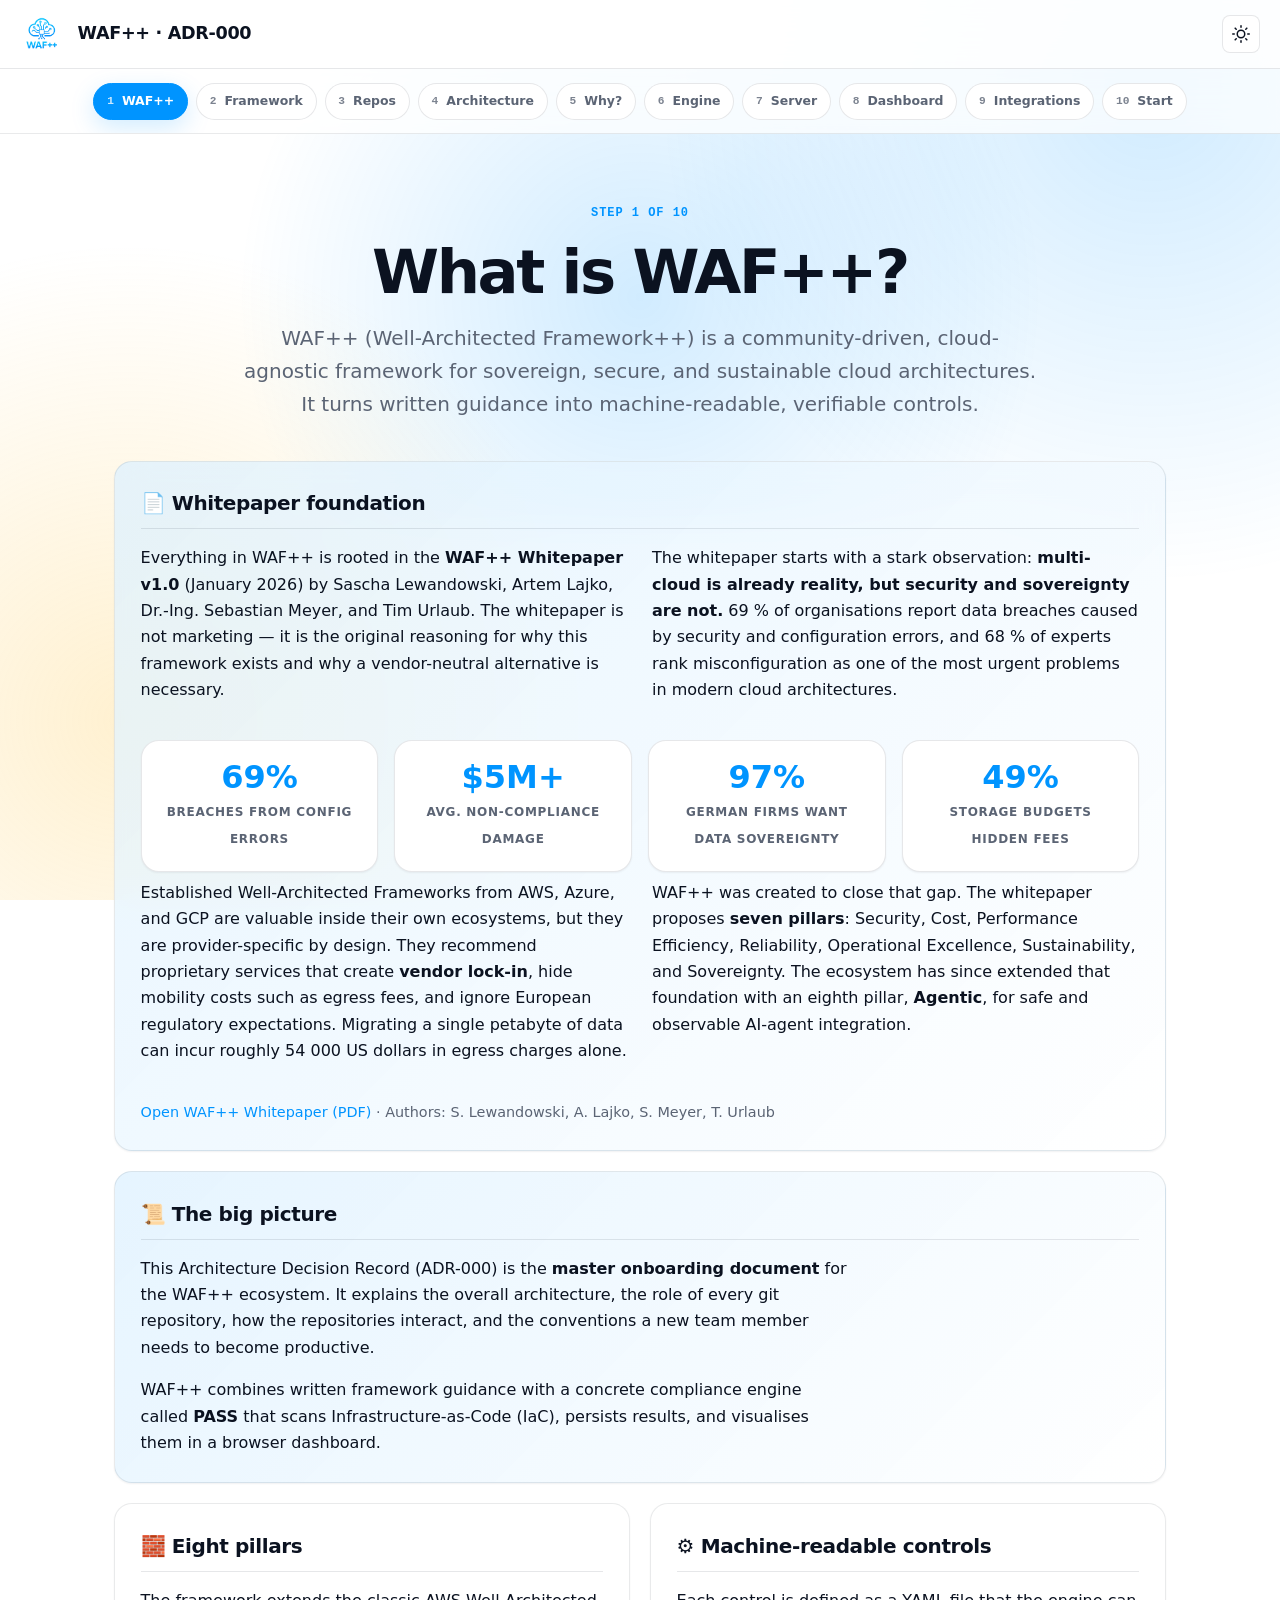
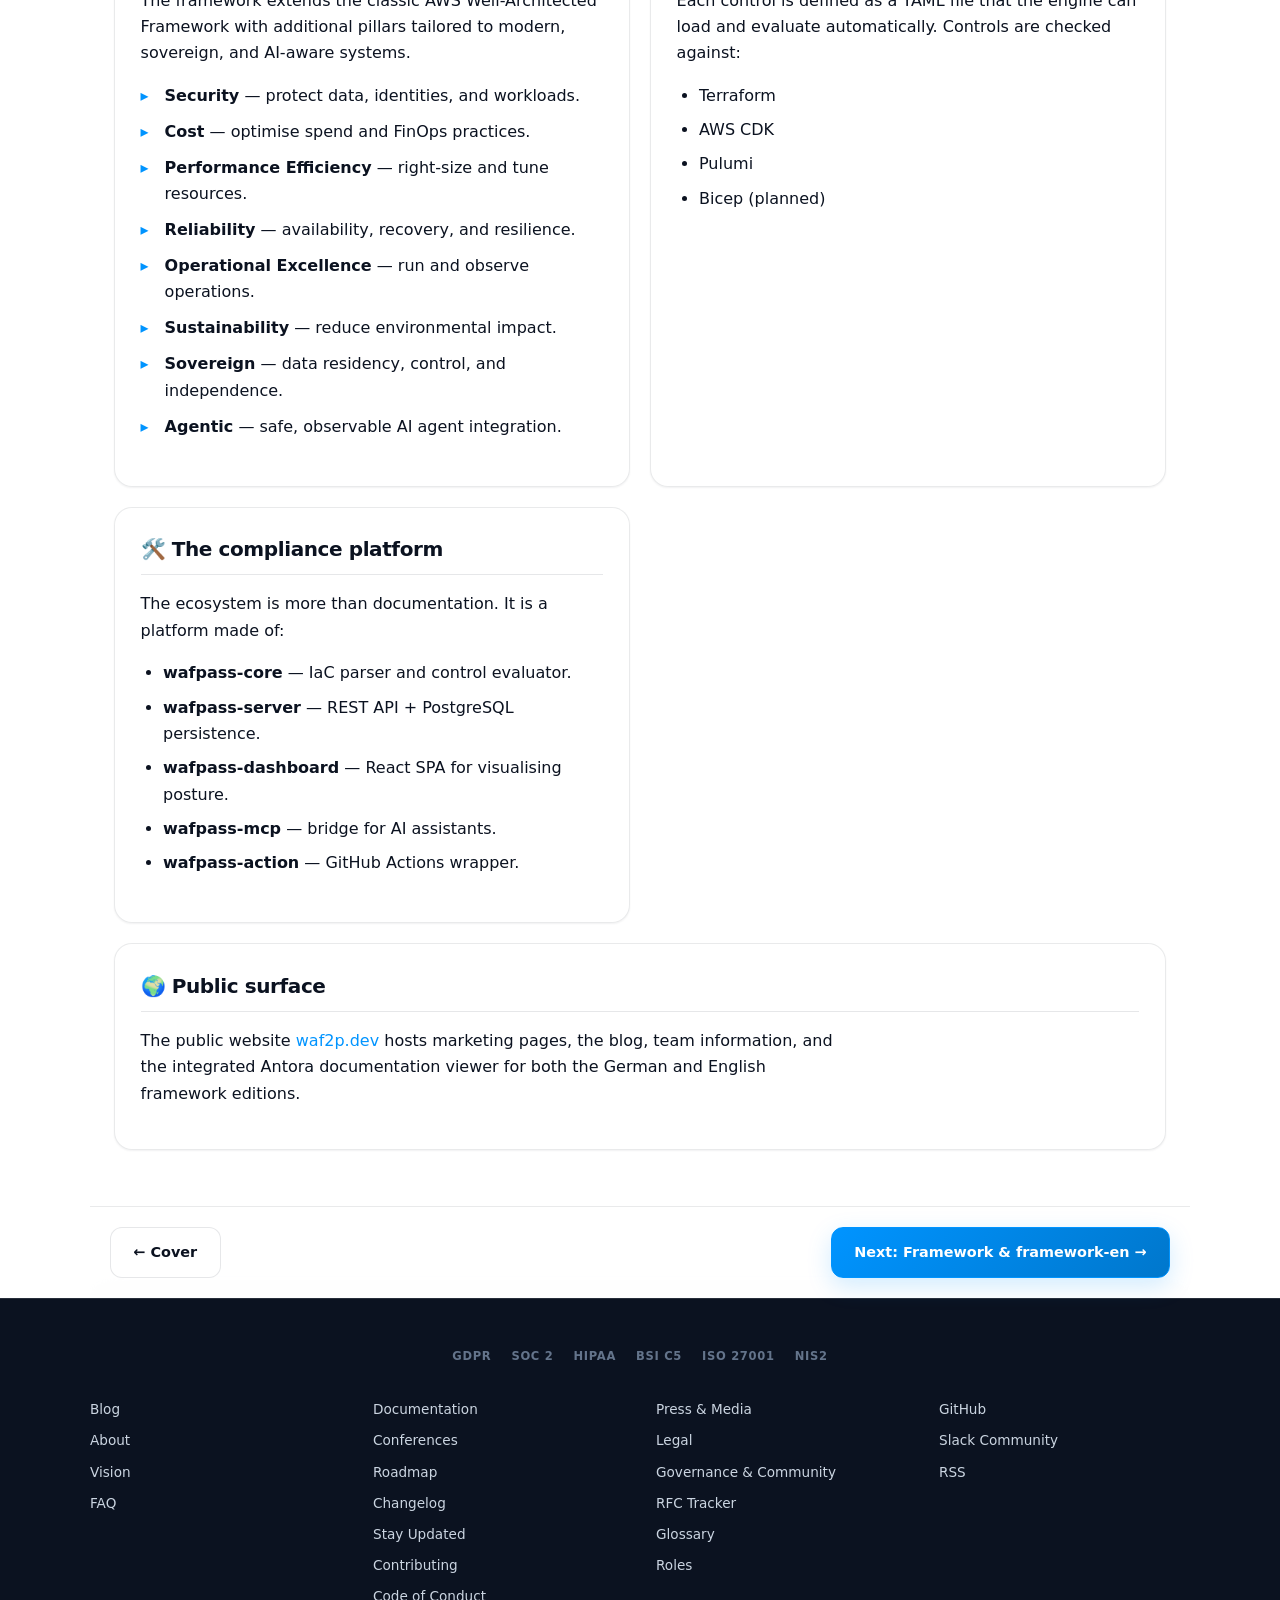
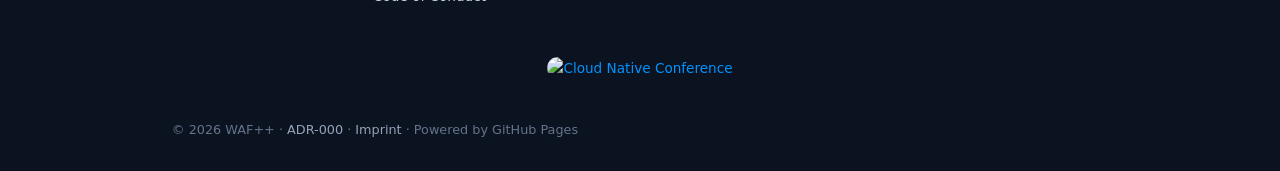
==== step-01.html @ d20b37e6 "first documentation" ====
<!doctype html>
<html lang="en">
<head>
  <meta charset="utf-8">
  <meta name="viewport" content="width=device-width, initial-scale=1">
  <title>WAF++ - ADR-000</title>
  <link rel="stylesheet" href="style.css">
</head>
<body class="step-page">
  <header class="site-header">
    <a class="brand" href="index.html">
      <img src="logo.png" alt="WAF++ logo">
      <span>WAF++ · ADR-000</span>
    </a>
    <button id="theme-toggle" class="theme-toggle" aria-label="Toggle light and dark theme">
      <svg width="18" height="18" viewBox="0 0 24 24" fill="none" stroke="currentColor" stroke-width="2" stroke-linecap="round" stroke-linejoin="round">
        <circle cx="12" cy="12" r="5"></circle>
        <path d="M12 1v2M12 21v2M4.22 4.22l1.42 1.42M18.36 18.36l1.42 1.42M1 12h2M21 12h2M4.22 19.78l1.42-1.42M18.36 5.64l1.42-1.42"></path>
      </svg>
    </button>
  </header>

  <main class="journey-main">
            <nav class="progress-stepper" aria-label="Onboarding steps">
      <a class="step active" href="step-01.html"><span class="step-num">1</span><span class="step-label">WAF++</span></a>
      <a class="step" href="step-02.html"><span class="step-num">2</span><span class="step-label">Framework</span></a>
      <a class="step" href="step-03.html"><span class="step-num">3</span><span class="step-label">Repos</span></a>
      <a class="step" href="step-04.html"><span class="step-num">4</span><span class="step-label">Architecture</span></a>
      <a class="step" href="step-05.html"><span class="step-num">5</span><span class="step-label">Why?</span></a>
      <a class="step" href="step-06.html"><span class="step-num">6</span><span class="step-label">Engine</span></a>
      <a class="step" href="step-07.html"><span class="step-num">7</span><span class="step-label">Server</span></a>
      <a class="step" href="step-08.html"><span class="step-num">8</span><span class="step-label">Dashboard</span></a>
      <a class="step" href="step-09.html"><span class="step-num">9</span><span class="step-label">Integrations</span></a>
      <a class="step" href="step-10.html"><span class="step-num">10</span><span class="step-label">Start</span></a>
    </nav>

    <section class="step-hero">
      <p class="step-kicker">Step 1 of 10</p>
      <h1>What is WAF++?</h1>
      <p class="step-lead">
        WAF++ (Well-Architected Framework++) is a community-driven, cloud-agnostic framework for sovereign, secure, and sustainable cloud architectures. It turns written guidance into machine-readable, verifiable controls.
      </p>
    </section>

    <article class="content-grid">
      <section class="card card-wide card-feature">
        <h2>📄 Whitepaper foundation</h2>
        <div class="two-col-text">
          <p>
            Everything in WAF++ is rooted in the <strong>WAF++ Whitepaper v1.0</strong> (January 2026) by Sascha Lewandowski, Artem Lajko, Dr.-Ing. Sebastian Meyer, and Tim Urlaub. The whitepaper is not marketing — it is the original reasoning for why this framework exists and why a vendor-neutral alternative is necessary.
          </p>
          <p>
            The whitepaper starts with a stark observation: <strong>multi-cloud is already reality, but security and sovereignty are not.</strong> 69&nbsp;% of organisations report data breaches caused by security and configuration errors, and 68&nbsp;% of experts rank misconfiguration as one of the most urgent problems in modern cloud architectures.
          </p>
        </div>

        <div class="stat-strip" style="margin-top: 1.25rem; margin-bottom: 0.5rem;">
          <div class="stat">
            <span class="stat-value">69%</span>
            <span class="stat-label">breaches from config errors</span>
          </div>
          <div class="stat">
            <span class="stat-value">$5M+</span>
            <span class="stat-label">avg. non-compliance damage</span>
          </div>
          <div class="stat">
            <span class="stat-value">97%</span>
            <span class="stat-label">German firms want data sovereignty</span>
          </div>
          <div class="stat">
            <span class="stat-value">49%</span>
            <span class="stat-label">storage budgets hidden fees</span>
          </div>
        </div>

        <div class="two-col-text">
          <p>
            Established Well-Architected Frameworks from AWS, Azure, and GCP are valuable inside their own ecosystems, but they are provider-specific by design. They recommend proprietary services that create <strong>vendor lock-in</strong>, hide mobility costs such as egress fees, and ignore European regulatory expectations. Migrating a single petabyte of data can incur roughly 54&nbsp;000&nbsp;US&nbsp;dollars in egress charges alone.
          </p>
          <p>
            WAF++ was created to close that gap. The whitepaper proposes <strong>seven pillars</strong>: Security, Cost, Performance Efficiency, Reliability, Operational Excellence, Sustainability, and Sovereignty. The ecosystem has since extended that foundation with an eighth pillar, <strong>Agentic</strong>, for safe and observable AI-agent integration.
          </p>
        </div>

        <p class="card-meta" style="margin-top: 1.25rem; margin-bottom: 0;">
          <a href="WAF2P-Whitepaper.pdf" target="_blank" rel="noopener">Open WAF++ Whitepaper (PDF)</a> · Authors: S. Lewandowski, A. Lajko, S. Meyer, T. Urlaub
        </p>
      </section>

      <section class="card card-feature">
        <h2>📜 The big picture</h2>
        <p>
          This Architecture Decision Record (ADR-000) is the <strong>master onboarding document</strong> for the WAF++ ecosystem. It explains the overall architecture, the role of every git repository, how the repositories interact, and the conventions a new team member needs to become productive.
        </p>
        <p style="margin-bottom: 0;">
          WAF++ combines written framework guidance with a concrete compliance engine called <strong>PASS</strong> that scans Infrastructure-as-Code (IaC), persists results, and visualises them in a browser dashboard.
        </p>
      </section>

      <section class="card">
        <h2>🧱 Eight pillars</h2>
        <p>The framework extends the classic AWS Well-Architected Framework with additional pillars tailored to modern, sovereign, and AI-aware systems.</p>
        <ul class="pillar-list">
          <li><strong>Security</strong> — protect data, identities, and workloads.</li>
          <li><strong>Cost</strong> — optimise spend and FinOps practices.</li>
          <li><strong>Performance Efficiency</strong> — right-size and tune resources.</li>
          <li><strong>Reliability</strong> — availability, recovery, and resilience.</li>
          <li><strong>Operational Excellence</strong> — run and observe operations.</li>
          <li><strong>Sustainability</strong> — reduce environmental impact.</li>
          <li><strong>Sovereign</strong> — data residency, control, and independence.</li>
          <li><strong>Agentic</strong> — safe, observable AI agent integration.</li>
        </ul>
      </section>

      <section class="card">
        <h2>⚙️ Machine-readable controls</h2>
        <p>
          Each control is defined as a YAML file that the engine can load and evaluate automatically. Controls are checked against:
        </p>
        <ul>
          <li>Terraform</li>
          <li>AWS CDK</li>
          <li>Pulumi</li>
          <li>Bicep (planned)</li>
        </ul>
      </section>

      <section class="card">
        <h2>🛠️ The compliance platform</h2>
        <p>The ecosystem is more than documentation. It is a platform made of:</p>
        <ul>
          <li><strong>wafpass-core</strong> — IaC parser and control evaluator.</li>
          <li><strong>wafpass-server</strong> — REST API + PostgreSQL persistence.</li>
          <li><strong>wafpass-dashboard</strong> — React SPA for visualising posture.</li>
          <li><strong>wafpass-mcp</strong> — bridge for AI assistants.</li>
          <li><strong>wafpass-action</strong> — GitHub Actions wrapper.</li>
        </ul>
      </section>

      <section class="card card-wide">
        <h2>🌍 Public surface</h2>
        <p>
          The public website <a href="https://waf2p.dev" target="_blank" rel="noopener">waf2p.dev</a> hosts marketing pages, the blog, team information, and the integrated Antora documentation viewer for both the German and English framework editions.
        </p>
      </section>
    </article>

    <nav class="step-nav" aria-label="Previous and next steps">
      <a class="btn btn-secondary" href="index.html">← Cover</a>
      <a class="btn btn-primary" href="step-02.html">Next: Framework &amp; framework-en →</a>
    </nav>
  </main>

  <footer class="site-footer">
  <div class="footer-inner">
    <div class="footer-compliance">
      <span>GDPR</span>
      <span>SOC 2</span>
      <span>HIPAA</span>
      <span>BSI C5</span>
      <span>ISO 27001</span>
      <span>NIS2</span>
    </div>

    <nav class="footer-nav" aria-label="Footer navigation">
      <ul>
        <li><a href="https://waf2p.dev/blog/" target="_blank" rel="noopener">Blog</a></li>
        <li><a href="https://waf2p.dev/about/" target="_blank" rel="noopener">About</a></li>
        <li><a href="https://waf2p.dev/vision/" target="_blank" rel="noopener">Vision</a></li>
        <li><a href="https://waf2p.dev/faq/" target="_blank" rel="noopener">FAQ</a></li>
      </ul>
      <ul>
        <li><a href="https://waf2p.dev/docs/" target="_blank" rel="noopener">Documentation</a></li>
        <li><a href="https://waf2p.dev/conferences/" target="_blank" rel="noopener">Conferences</a></li>
        <li><a href="https://waf2p.dev/roadmap/" target="_blank" rel="noopener">Roadmap</a></li>
        <li><a href="https://waf2p.dev/changelog/" target="_blank" rel="noopener">Changelog</a></li>
        <li><a href="https://waf2p.dev/stay-updated/" target="_blank" rel="noopener">Stay Updated</a></li>
        <li><a href="https://waf2p.dev/contributing/" target="_blank" rel="noopener">Contributing</a></li>
        <li><a href="https://waf2p.dev/code-of-conduct/" target="_blank" rel="noopener">Code of Conduct</a></li>
      </ul>
      <ul>
        <li><a href="https://waf2p.dev/press/" target="_blank" rel="noopener">Press &amp; Media</a></li>
        <li><a href="https://waf2p.dev/legal/" target="_blank" rel="noopener">Legal</a></li>
        <li><a href="https://waf2p.dev/governance-community/" target="_blank" rel="noopener">Governance &amp; Community</a></li>
        <li><a href="https://waf2p.dev/rfc/" target="_blank" rel="noopener">RFC Tracker</a></li>
        <li><a href="https://waf2p.dev/glossary/" target="_blank" rel="noopener">Glossary</a></li>
        <li><a href="https://waf2p.dev/roles/" target="_blank" rel="noopener">Roles</a></li>
      </ul>
      <ul>
        <li><a href="https://github.com/waf2p/" target="_blank" rel="noopener">GitHub</a></li>
        <li><a href="https://join.slack.com/t/waf2p/shared_invite/zt-3rmu39vuf-nESwJheP4WAHxp15gEXgsA" target="_blank" rel="noopener">Slack Community</a></li>
        <li><a href="https://waf2p.dev/feed.xml" target="_blank" rel="noopener">RSS</a></li>
      </ul>
    </nav>

    <div class="footer-banner">
      <a href="https://www.cloudnativeconference.de/" target="_blank" rel="noopener">
        <img src="https://waf2p.dev/assets/images/cloud-native-conference.png" alt="Cloud Native Conference">
      </a>
    </div>

    <div class="footer-legal">
      <p>© 2026 WAF++ · <a href="https://adr-000.waf2p.dev" target="_blank" rel="noopener">ADR-000</a> · <a href="https://waf2p.dev/impressum/" target="_blank" rel="noopener">Imprint</a> · Powered by GitHub Pages</p>
    </div>
  </div>
</footer>

  <script src="nav.js"></script>
</body>
</html>
---- style.css ----
/* WAF++ ADR Journey — shared styles */

:root {
  --brand-500: #0094FF;
  --brand-400: #21A5FF;
  --brand-600: #0077CC;
  --brand-700: #005fa3;
  --accent-warm: #FFCF63;
  --success: #059669;
  --danger: #DA2C38;

  --bg: #ffffff;
  --bg-soft: #f7f8fb;
  --surface: #ffffff;
  --surface-2: #fbfcfe;
  --text: #0b1220;
  --text-strong: #0b1220;
  --muted: #5b6474;
  --border: rgba(15, 23, 42, 0.10);

  --shadow-sm: 0 1px 2px rgba(15, 23, 42, 0.06);
  --shadow-md: 0 18px 60px rgba(15, 23, 42, 0.12);
  --shadow-lg: 0 30px 90px rgba(15, 23, 42, 0.16);

  --radius-sm: 8px;
  --radius-md: 12px;
  --radius-lg: 18px;
  --radius-xl: 24px;

  --max-content: 900px;
  --font-body: "Inter", ui-sans-serif, system-ui, -apple-system, BlinkMacSystemFont, "Segoe UI", Roboto, Helvetica, Arial, sans-serif;
  --font-mono: "IBM Plex Mono", ui-monospace, SFMono-Regular, Menlo, Monaco, Consolas, monospace;

  --glass-bg: rgba(255, 255, 255, 0.72);
  --glass-border: rgba(15, 23, 42, 0.09);
  --cover-glow: rgba(0, 148, 255, 0.18);
  --cover-glow-strong: rgba(0, 148, 255, 0.32);
}

@media (prefers-color-scheme: dark) {
  :root:not([data-theme="light"]) {
    --bg: #070a12;
    --bg-soft: #0a1022;
    --surface: #0b1220;
    --surface-2: #0f1630;
    --text: #eef2ff;
    --text-strong: #ffffff;
    --muted: #9aa6bf;
    --border: rgba(238, 242, 255, 0.12);
    --shadow-sm: 0 1px 2px rgba(0, 0, 0, 0.35);
    --shadow-md: 0 22px 70px rgba(0, 0, 0, 0.45);
    --shadow-lg: 0 34px 110px rgba(0, 0, 0, 0.55);

    --glass-bg: rgba(11, 18, 32, 0.72);
    --glass-border: rgba(238, 242, 255, 0.10);
    --cover-glow: rgba(0, 148, 255, 0.26);
    --cover-glow-strong: rgba(0, 148, 255, 0.42);
  }
}

:root[data-theme="dark"] {
  --bg: #070a12;
  --bg-soft: #0a1022;
  --surface: #0b1220;
  --surface-2: #0f1630;
  --text: #eef2ff;
  --text-strong: #ffffff;
  --muted: #9aa6bf;
  --border: rgba(238, 242, 255, 0.12);
  --shadow-sm: 0 1px 2px rgba(0, 0, 0, 0.35);
  --shadow-md: 0 22px 70px rgba(0, 0, 0, 0.45);
  --shadow-lg: 0 34px 110px rgba(0, 0, 0, 0.55);

  --glass-bg: rgba(11, 18, 32, 0.72);
  --glass-border: rgba(238, 242, 255, 0.10);
  --cover-glow: rgba(0, 148, 255, 0.26);
  --cover-glow-strong: rgba(0, 148, 255, 0.42);
}

* { box-sizing: border-box; }

html {
  scroll-behavior: smooth;
  font-size: 16px;
}

body {
  margin: 0;
  font-family: var(--font-body);
  background: var(--bg);
  color: var(--text);
  line-height: 1.65;
  -webkit-font-smoothing: antialiased;
  text-rendering: optimizeLegibility;
  min-height: 100vh;
  display: flex;
  flex-direction: column;
}

/* Header */
.site-header {
  position: sticky;
  top: env(safe-area-inset-top, 0px);
  z-index: 100;
  background: color-mix(in srgb, var(--bg) 92%, transparent);
  backdrop-filter: blur(16px);
  border-bottom: 1px solid var(--border);
  padding: 0.75rem 1.25rem;
  display: flex;
  align-items: center;
  justify-content: space-between;
  gap: 1rem;
}

.header-inner {
  width: 100%;
  max-width: var(--max-content);
  margin: 0 auto;
  display: flex;
  align-items: center;
  justify-content: space-between;
  gap: 1rem;
}

.brand {
  display: flex;
  align-items: center;
  gap: 0.85rem;
  text-decoration: none;
  color: var(--text-strong);
  font-weight: 800;
  letter-spacing: -0.02em;
}

.brand img {
  width: 44px;
  height: 44px;
  border-radius: var(--radius-sm);
  object-fit: contain;
}

.brand span {
  font-size: 1.1rem;
  display: none;
}

@media (min-width: 480px) {
  .brand span { display: inline; }
}

.theme-toggle {
  width: 38px;
  height: 38px;
  border: 1px solid var(--border);
  border-radius: var(--radius-sm);
  background: var(--surface);
  color: var(--text);
  cursor: pointer;
  display: inline-flex;
  align-items: center;
  justify-content: center;
  transition: background 0.2s ease, border-color 0.2s ease;
}

.theme-toggle:hover {
  background: var(--bg-soft);
  border-color: var(--brand-400);
}

/* Progress stepper */
.progress-track {
  background: var(--bg-soft);
  border-bottom: 1px solid var(--border);
  padding: 0.85rem 1.25rem;
  overflow-x: auto;
  -webkit-overflow-scrolling: touch;
}

.progress-inner {
  max-width: var(--max-content);
  margin: 0 auto;
  display: flex;
  gap: 0.5rem;
  min-width: max-content;
}

.step-link {
  display: flex;
  align-items: center;
  gap: 0.5rem;
  padding: 0.45rem 0.8rem;
  border-radius: 999px;
  text-decoration: none;
  font-size: 0.8rem;
  font-weight: 600;
  color: var(--muted);
  background: var(--surface);
  border: 1px solid var(--border);
  white-space: nowrap;
  transition: all 0.2s ease;
}

.step-link:hover {
  border-color: var(--brand-400);
  color: var(--brand-500);
}

.step-link.active {
  background: var(--brand-500);
  border-color: var(--brand-500);
  color: #fff;
}

.step-link.visited {
  color: var(--brand-500);
  border-color: rgba(0, 148, 255, 0.3);
}

.step-number {
  font-family: var(--font-mono);
  font-size: 0.7rem;
  font-weight: 700;
  opacity: 0.8;
}

/* Main layout */
main {
  flex: 1;
  width: 100%;
}

.page-section {
  max-width: var(--max-content);
  margin: 0 auto;
  padding: 2.5rem 1.25rem 3rem;
}

@media (min-width: 640px) {
  .page-section { padding: 3.5rem 1.5rem 4rem; }
}

/* Typography */
.eyebrow {
  display: inline-flex;
  align-items: center;
  gap: 0.5rem;
  font-family: var(--font-mono);
  font-size: 0.75rem;
  font-weight: 600;
  text-transform: uppercase;
  letter-spacing: 0.08em;
  color: var(--brand-500);
  margin-bottom: 1rem;
}

.eyebrow::before {
  content: "";
  width: 22px;
  height: 2px;
  background: var(--brand-500);
  border-radius: 2px;
}

h1 {
  font-size: clamp(2.2rem, 5vw, 3.4rem);
  line-height: 1.08;
  font-weight: 800;
  letter-spacing: -0.035em;
  color: var(--text-strong);
  margin: 0 0 1.25rem;
  text-wrap: balance;
}

h2 {
  font-size: clamp(1.5rem, 4vw, 2rem);
  font-weight: 700;
  letter-spacing: -0.02em;
  color: var(--text-strong);
  margin: 2.5rem 0 1rem;
  padding-bottom: 0.5rem;
  border-bottom: 1px solid var(--border);
  text-wrap: balance;
}

h3 {
  font-size: 1.2rem;
  font-weight: 700;
  color: var(--text-strong);
  margin: 1.8rem 0 0.75rem;
  text-wrap: balance;
}

h4 {
  font-size: 1.05rem;
  font-weight: 700;
  color: var(--text-strong);
  margin: 1.4rem 0 0.5rem;
}

p {
  margin: 0 0 1rem;
  max-width: 70ch;
}

a {
  color: var(--brand-500);
  text-decoration: none;
  transition: color 0.2s ease;
}

a:hover { color: var(--brand-400); }

ul, ol {
  margin: 0 0 1.25rem;
  padding-left: 1.4rem;
}

li { margin-bottom: 0.5rem; }

code {
  font-family: var(--font-mono);
  font-size: 0.88em;
  background: var(--bg-soft);
  padding: 0.15em 0.4em;
  border-radius: 4px;
  color: var(--text-strong);
}

pre {
  font-family: var(--font-mono);
  background: var(--surface-2);
  border: 1px solid var(--border);
  border-radius: var(--radius-md);
  padding: 1.1rem;
  overflow-x: auto;
  font-size: 0.82rem;
  line-height: 1.6;
  margin: 0 0 1.5rem;
  max-width: 100%;
}

pre code {
  background: transparent;
  padding: 0;
  font-size: inherit;
}

.terminal,
.ascii-art,
.tree {
  max-width: 100%;
}

/* Cover page redesign */
.cover-page {
  overflow-x: hidden;
}

.cover-page .site-header {
  background: transparent;
  border-bottom: none;
  position: absolute;
}

.cover-page main {
  position: relative;
  z-index: 1;
}

.ambient-bg {
  position: fixed;
  inset: 0;
  z-index: 0;
  pointer-events: none;
  overflow: hidden;
  background: radial-gradient(circle at 20% 30%, color-mix(in srgb, var(--brand-500) 10%, transparent) 0%, transparent 40%),
              radial-gradient(circle at 80% 70%, color-mix(in srgb, var(--accent-warm) 12%, transparent) 0%, transparent 40%);
}

.orb {
  position: absolute;
  border-radius: 50%;
  filter: blur(80px);
  opacity: 0.55;
}

.orb-1 {
  width: 45vw;
  height: 45vw;
  max-width: 700px;
  max-height: 700px;
  top: -10%;
  right: -8%;
  background: var(--brand-500);
}

.orb-2 {
  width: 35vw;
  height: 35vw;
  max-width: 520px;
  max-height: 520px;
  bottom: -5%;
  left: -5%;
  background: var(--accent-warm);
}

.orb-3 {
  width: 25vw;
  height: 25vw;
  max-width: 380px;
  max-height: 380px;
  top: 45%;
  left: 35%;
  background: var(--brand-400);
  opacity: 0.35;
}

.grid-overlay {
  position: absolute;
  inset: 0;
  background-image:
    linear-gradient(to right, var(--border) 1px, transparent 1px),
    linear-gradient(to bottom, var(--border) 1px, transparent 1px);
  background-size: 60px 60px;
  opacity: 0.35;
  mask-image: radial-gradient(circle at 50% 40%, black 0%, transparent 70%);
  -webkit-mask-image: radial-gradient(circle at 50% 40%, black 0%, transparent 70%);
}

.hero {
  min-height: 100vh;
  display: flex;
  flex-direction: column;
  align-items: center;
  justify-content: center;
  text-align: center;
  padding: 7rem 1.25rem 4rem;
  position: relative;
}

.hero-badge {
  display: inline-flex;
  align-items: center;
  gap: 0.5rem;
  padding: 0.45rem 0.9rem;
  border-radius: 999px;
  background: var(--glass-bg);
  border: 1px solid var(--glass-border);
  font-family: var(--font-mono);
  font-size: 0.72rem;
  font-weight: 600;
  text-transform: uppercase;
  letter-spacing: 0.06em;
  color: var(--brand-500);
  backdrop-filter: blur(12px);
  margin-bottom: 1.75rem;
}

.hero-badge-dot {
  width: 7px;
  height: 7px;
  border-radius: 50%;
  background: var(--accent-warm);
  animation: pulse 2.5s ease-in-out infinite;
}

.hero-logo-wrap {
  position: relative;
  width: 150px;
  height: 150px;
  margin: 0 auto 2rem;
}

.logo-glow {
  position: absolute;
  inset: -30%;
  background: radial-gradient(circle, var(--cover-glow-strong) 0%, transparent 65%);
  filter: blur(18px);
}

.hero-logo {
  position: relative;
  width: 100%;
  height: 100%;
  object-fit: contain;
  border-radius: var(--radius-md);
  filter: drop-shadow(0 20px 40px rgba(0, 0, 0, 0.18));
}

.hero-title {
  display: flex;
  flex-direction: column;
  gap: 0.25rem;
  margin-bottom: 1.25rem;
  font-size: clamp(2.6rem, 7vw, 4.6rem);
  font-weight: 800;
  letter-spacing: -0.04em;
  line-height: 1.05;
  color: var(--text-strong);
}

.title-line { display: block; }

.title-gradient {
  background: linear-gradient(135deg, var(--brand-500) 0%, var(--accent-warm) 100%);
  -webkit-background-clip: text;
  -webkit-text-fill-color: transparent;
  background-clip: text;
}

.hero-subtitle {
  font-size: clamp(1.05rem, 2.4vw, 1.35rem);
  color: var(--muted);
  max-width: 56ch;
  margin: 0 auto 2rem;
  text-wrap: balance;
}

.hero-meta {
  display: flex;
  flex-wrap: wrap;
  justify-content: center;
  gap: 0.75rem;
  margin-bottom: 2.25rem;
}

.meta-chip {
  display: flex;
  flex-direction: column;
  gap: 0.15rem;
  padding: 0.6rem 0.9rem;
  border-radius: var(--radius-md);
  background: var(--glass-bg);
  border: 1px solid var(--glass-border);
  backdrop-filter: blur(12px);
  text-align: left;
  min-width: 120px;
}

.meta-chip-label {
  font-size: 0.65rem;
  font-weight: 700;
  text-transform: uppercase;
  letter-spacing: 0.06em;
  color: var(--muted);
}

.meta-chip-value {
  font-size: 0.85rem;
  font-weight: 600;
  color: var(--text-strong);
}

.hero-actions {
  display: flex;
  flex-wrap: wrap;
  justify-content: center;
  gap: 1rem;
  margin-bottom: 2.5rem;
}

.cta-button,
.ghost-button {
  display: inline-flex;
  align-items: center;
  justify-content: center;
  gap: 0.5rem;
  padding: 0.95rem 1.6rem;
  border-radius: var(--radius-md);
  font-weight: 700;
  font-size: 0.95rem;
  text-decoration: none;
  transition: all 0.2s ease;
  border: 1px solid transparent;
}

.cta-button {
  background: linear-gradient(135deg, var(--brand-500) 0%, var(--brand-600) 100%);
  color: #fff;
  box-shadow: 0 12px 32px var(--cover-glow-strong);
}

.cta-button:hover {
  transform: translateY(-2px);
  box-shadow: 0 18px 44px var(--cover-glow-strong);
}

.ghost-button {
  background: var(--glass-bg);
  border-color: var(--glass-border);
  color: var(--text-strong);
  backdrop-filter: blur(12px);
}

.ghost-button:hover {
  border-color: var(--brand-400);
  color: var(--brand-500);
}

.hero-stats {
  display: flex;
  justify-content: center;
  gap: 2.5rem;
  margin-bottom: 2.5rem;
}

.hero-stat {
  text-align: center;
}

.hero-stat-num {
  display: block;
  font-size: clamp(2.2rem, 5vw, 3rem);
  font-weight: 800;
  color: var(--brand-500);
  line-height: 1;
  margin-bottom: 0.25rem;
}

.hero-stat-label {
  font-size: 0.75rem;
  font-weight: 700;
  text-transform: uppercase;
  letter-spacing: 0.06em;
  color: var(--muted);
}

.cover-header {
  background: transparent;
  border-bottom: none;
  position: absolute;
}

.scroll-hint {
  display: flex;
  flex-direction: column;
  align-items: center;
  gap: 0.5rem;
  text-decoration: none;
  color: var(--muted);
  font-size: 0.75rem;
  font-weight: 600;
  letter-spacing: 0.04em;
  transition: color 0.2s ease;
  animation: bounce 2.5s ease-in-out infinite;
}

.scroll-hint:hover { color: var(--brand-500); }

.scroll-text { margin: 0; }

.scroll-mouse {
  width: 22px;
  height: 34px;
  border: 2px solid currentColor;
  border-radius: 12px;
  display: flex;
  justify-content: center;
  padding-top: 6px;
}

.scroll-wheel {
  width: 4px;
  height: 6px;
  border-radius: 2px;
  background: currentColor;
  animation: scrollWheel 1.8s ease-in-out infinite;
}

.journey-section {
  max-width: 1200px;
  margin: 0 auto;
  padding: 5rem 1.25rem 6rem;
}

.section-header {
  text-align: center;
  max-width: 620px;
  margin: 0 auto 3rem;
}

.section-eyebrow {
  display: inline-flex;
  align-items: center;
  gap: 0.5rem;
  font-family: var(--font-mono);
  font-size: 0.72rem;
  font-weight: 700;
  text-transform: uppercase;
  letter-spacing: 0.08em;
  color: var(--brand-500);
  margin-bottom: 0.75rem;
}

.section-eyebrow::before {
  content: "";
  width: 22px;
  height: 2px;
  background: var(--brand-500);
  border-radius: 2px;
}

.section-title {
  font-size: clamp(1.8rem, 4vw, 2.6rem);
  font-weight: 800;
  letter-spacing: -0.03em;
  color: var(--text-strong);
  margin: 0 0 0.75rem;
}

.section-lead {
  font-size: 1.05rem;
  color: var(--muted);
  margin: 0;
}

.journey-grid {
  display: grid;
  grid-template-columns: 1fr;
  gap: 1rem;
}

@media (min-width: 560px) {
  .journey-grid {
    grid-template-columns: repeat(2, 1fr);
  }
}

@media (min-width: 900px) {
  .journey-grid {
    grid-template-columns: repeat(3, 1fr);
  }
}

.journey-tile {
  position: relative;
  display: flex;
  flex-direction: column;
  gap: 0.75rem;
  background: var(--glass-bg);
  border: 1px solid var(--glass-border);
  border-radius: var(--radius-lg);
  padding: 1.5rem;
  text-decoration: none;
  color: var(--text);
  backdrop-filter: blur(16px);
  box-shadow: var(--shadow-sm);
  transition: transform 0.2s ease, box-shadow 0.2s ease, border-color 0.2s ease;
  overflow: hidden;
}

.journey-tile::before {
  content: "";
  position: absolute;
  inset: 0;
  background: linear-gradient(135deg, color-mix(in srgb, var(--brand-500) 8%, transparent), transparent 55%);
  opacity: 0;
  transition: opacity 0.2s ease;
  pointer-events: none;
}

.journey-tile:hover {
  transform: translateY(-4px);
  box-shadow: 0 24px 60px var(--cover-glow);
  border-color: color-mix(in srgb, var(--brand-500) 40%, var(--glass-border));
}

.journey-tile:hover::before { opacity: 1; }

.journey-tile > * { position: relative; z-index: 1; }

.tile-number {
  position: absolute;
  top: 1rem;
  right: 1rem;
  font-family: var(--font-mono);
  font-size: 0.75rem;
  font-weight: 700;
  color: var(--brand-500);
  opacity: 0.7;
}

.tile-icon {
  font-size: 1.6rem;
  line-height: 1;
}

.journey-tile h3 {
  margin: 0;
  font-size: 1.1rem;
  font-weight: 700;
  color: var(--text-strong);
}

.journey-tile p {
  margin: 0;
  font-size: 0.9rem;
  color: var(--muted);
  max-width: none;
  flex: 1;
}

.tile-link {
  font-size: 0.8rem;
  font-weight: 700;
  color: var(--brand-500);
  display: inline-flex;
  align-items: center;
  gap: 0.35rem;
  margin-top: 0.5rem;
}

.journey-tile-feature {
  background: linear-gradient(135deg, color-mix(in srgb, var(--brand-500) 12%, var(--glass-bg)), var(--glass-bg));
}

.journey-tile-final {
  background: linear-gradient(135deg, color-mix(in srgb, var(--accent-warm) 16%, var(--glass-bg)), var(--glass-bg));
}

.ecosystem-strip {
  border-top: 1px solid var(--border);
  border-bottom: 1px solid var(--border);
  background: var(--bg-soft);
  padding: 4rem 1.25rem;
}

.ecosystem-inner {
  max-width: 1100px;
  margin: 0 auto;
  display: grid;
  grid-template-columns: 1fr;
  gap: 2rem;
  align-items: center;
}

@media (min-width: 760px) {
  .ecosystem-inner {
    grid-template-columns: 1fr 1.2fr;
    gap: 3rem;
  }
}

.ecosystem-text h2 {
  margin: 0 0 0.75rem;
  border-bottom: none;
  padding-bottom: 0;
  font-size: clamp(1.6rem, 3.5vw, 2.2rem);
}

.ecosystem-text p {
  margin: 0;
  color: var(--muted);
  font-size: 1.05rem;
  max-width: 50ch;
}

.ecosystem-text code {
  background: var(--surface);
  border: 1px solid var(--border);
}

.ecosystem-diagram {
  display: flex;
  align-items: center;
  justify-content: center;
  gap: 0.75rem;
  flex-wrap: wrap;
  background: var(--glass-bg);
  border: 1px solid var(--glass-border);
  border-radius: var(--radius-xl);
  padding: 1.5rem;
  backdrop-filter: blur(16px);
}

.ecosystem-node {
  padding: 0.65rem 1.1rem;
  border-radius: var(--radius-md);
  font-family: var(--font-mono);
  font-size: 0.8rem;
  font-weight: 700;
  border: 1px solid var(--glass-border);
}

.node-core { background: color-mix(in srgb, var(--brand-500) 18%, var(--surface)); color: var(--text-strong); }
.node-server { background: color-mix(in srgb, var(--accent-warm) 22%, var(--surface)); color: var(--text-strong); }
.node-ui { background: color-mix(in srgb, var(--brand-400) 18%, var(--surface)); color: var(--text-strong); }

.ecosystem-connector {
  width: 24px;
  height: 2px;
  background: linear-gradient(90deg, var(--brand-500), var(--accent-warm));
  border-radius: 2px;
}

.cover-footer {
  background: transparent;
  border-top: 1px solid var(--border);
}

@keyframes pulse {
  0%, 100% { opacity: 1; }
  50% { opacity: 0.5; }
}

@keyframes bounce {
  0%, 100% { transform: translateY(0); }
  50% { transform: translateY(6px); }
}

@keyframes scrollWheel {
  0%, 100% { opacity: 1; transform: translateY(0); }
  50% { opacity: 0.4; transform: translateY(4px); }
}

@media (max-width: 560px) {
  .hero { padding-top: 6rem; }
  .hero-logo-wrap { width: 110px; height: 110px; }
  .hero-actions { flex-direction: column; align-items: stretch; }
  .cta-button, .ghost-button { width: 100%; }
  .hero-stats { gap: 1.5rem; }
  .hero-stat-num { font-size: 2rem; }
}

/* Tables */
.table-wrap {
  overflow-x: auto;
  margin: 1rem 0 1.5rem;
  border: 1px solid var(--border);
  border-radius: var(--radius-md);
  background: var(--surface);
  box-shadow: var(--shadow-sm);
}

table {
  width: 100%;
  border-collapse: collapse;
  font-size: 0.9rem;
}

th, td {
  padding: 0.75rem 1rem;
  text-align: left;
  border-bottom: 1px solid var(--border);
  vertical-align: top;
}

th {
  font-weight: 700;
  font-size: 0.72rem;
  text-transform: uppercase;
  letter-spacing: 0.07em;
  color: var(--muted);
  background: var(--bg-soft);
  white-space: nowrap;
}

tr:last-child td { border-bottom: none; }

tbody tr:hover { background: var(--bg-soft); }

/* Diagram */
.diagram {
  background: var(--surface);
  border: 1px solid var(--border);
  border-radius: var(--radius-xl);
  padding: 1.5rem;
  margin: 1.25rem 0 1.75rem;
  box-shadow: var(--shadow-sm);
}

.diagram-layer {
  border: 1px solid var(--border);
  border-radius: var(--radius-md);
  padding: 1rem;
  margin-bottom: 1rem;
  background: var(--bg-soft);
}

.diagram-layer:last-child { margin-bottom: 0; }

.diagram-title {
  font-size: 0.72rem;
  font-weight: 700;
  text-transform: uppercase;
  letter-spacing: 0.08em;
  color: var(--muted);
  margin-bottom: 0.75rem;
}

.diagram-items {
  display: flex;
  flex-wrap: wrap;
  gap: 0.75rem;
}

.diagram-item {
  display: flex;
  align-items: center;
  gap: 0.5rem;
  background: var(--surface);
  border: 1px solid var(--border);
  border-radius: var(--radius-sm);
  padding: 0.55rem 0.85rem;
  font-size: 0.85rem;
  font-weight: 500;
  color: var(--text-strong);
}

.diagram-dot {
  width: 8px;
  height: 8px;
  border-radius: 50%;
  background: var(--brand-500);
}

/* Tree */
.tree {
  font-family: var(--font-mono);
  background: var(--surface-2);
  border: 1px solid var(--border);
  border-radius: var(--radius-md);
  padding: 1.1rem;
  overflow-x: auto;
  font-size: 0.78rem;
  line-height: 1.65;
  color: var(--text);
}

.tree .comment { color: var(--muted); }

/* Callout */
.callout {
  background: var(--bg-soft);
  border-left: 3px solid var(--brand-500);
  border-radius: 0 var(--radius-md) var(--radius-md) 0;
  padding: 1rem 1.25rem;
  margin: 1.25rem 0;
}

.callout-title {
  font-weight: 700;
  color: var(--text-strong);
  margin-bottom: 0.35rem;
}

.callout p { margin: 0; }

/* Navigation footer */
.journey-nav {
  border-top: 1px solid var(--border);
  background: var(--bg-soft);
  padding: 1.25rem;
  margin-top: auto;
}

.journey-nav-inner {
  max-width: var(--max-content);
  margin: 0 auto;
  display: flex;
  justify-content: space-between;
  align-items: center;
  gap: 1rem;
}

.nav-btn {
  display: inline-flex;
  align-items: center;
  gap: 0.5rem;
  padding: 0.75rem 1.25rem;
  border-radius: var(--radius-md);
  font-weight: 600;
  font-size: 0.9rem;
  text-decoration: none;
  transition: all 0.2s ease;
  border: 1px solid var(--border);
}

.nav-btn.primary {
  background: var(--brand-500);
  border-color: var(--brand-500);
  color: #fff;
}

.nav-btn.primary:hover {
  background: var(--brand-600);
  border-color: var(--brand-600);
  transform: translateY(-1px);
}

.nav-btn.secondary {
  background: var(--surface);
  color: var(--text-strong);
}

.nav-btn.secondary:hover {
  border-color: var(--brand-400);
  color: var(--brand-500);
}

.nav-btn:empty,
.nav-btn[href=""],
.nav-btn[href="#"] {
  visibility: hidden;
}

/* Checklist */
.checklist {
  list-style: none;
  padding: 0;
}

.checklist li {
  position: relative;
  padding-left: 1.7rem;
  margin-bottom: 0.75rem;
}

.checklist li::before {
  content: "☐";
  position: absolute;
  left: 0;
  top: 0.05em;
  color: var(--brand-500);
  font-family: var(--font-mono);
  font-size: 1.05rem;
}

/* Feature grid */
.feature-grid {
  display: grid;
  grid-template-columns: repeat(auto-fit, minmax(220px, 1fr));
  gap: 1rem;
  margin: 1.25rem 0;
}

.feature-card {
  background: var(--surface);
  border: 1px solid var(--border);
  border-radius: var(--radius-lg);
  padding: 1.25rem;
  box-shadow: var(--shadow-sm);
}

.feature-card h4 {
  margin: 0 0 0.5rem;
  font-size: 1rem;
}

.feature-card p {
  margin: 0;
  font-size: 0.9rem;
  color: var(--muted);
  max-width: none;
}

/* Stat strip */
.stat-strip {
  display: grid;
  grid-template-columns: repeat(auto-fit, minmax(120px, 1fr));
  gap: 1rem;
  margin: 1.5rem 0 2rem;
}

.stat {
  text-align: center;
  background: var(--surface);
  border: 1px solid var(--border);
  border-radius: var(--radius-lg);
  padding: 1.25rem 1rem;
  box-shadow: var(--shadow-sm);
}

.stat-value {
  display: block;
  font-size: 2rem;
  font-weight: 800;
  color: var(--brand-500);
  line-height: 1;
  margin-bottom: 0.35rem;
}

.stat-label {
  font-size: 0.75rem;
  font-weight: 600;
  text-transform: uppercase;
  letter-spacing: 0.06em;
  color: var(--muted);
}

:root {
  --terminal-bg: #f4f6fb;
  --terminal-text: #0b1220;
  --terminal-comment: #5b6474;
  --terminal-prompt: var(--brand-600);
}

@media (prefers-color-scheme: dark) {
  :root:not([data-theme="light"]) {
    --terminal-bg: #0b1220;
    --terminal-text: #eef2ff;
    --terminal-comment: #9aa6bf;
    --terminal-prompt: var(--brand-400);
  }
}

:root[data-theme="dark"] {
  --terminal-bg: #0b1220;
  --terminal-text: #eef2ff;
  --terminal-comment: #9aa6bf;
  --terminal-prompt: var(--brand-400);
}

/* Terminal snippet */
.terminal {
  background: var(--terminal-bg);
  color: var(--terminal-text);
  border-radius: var(--radius-md);
  padding: 1rem;
  font-family: var(--font-mono);
  font-size: 0.8rem;
  line-height: 1.6;
  overflow-x: auto;
  margin: 1rem 0 1.5rem;
  border: 1px solid var(--border);
}

.terminal .prompt {
  color: var(--terminal-prompt);
  user-select: none;
}

.terminal .comment { color: var(--terminal-comment); }

/* Step-page redesign — shared visual language with cover */
.step-page {
  position: relative;
  overflow-x: hidden;
}

.step-page::before {
  content: "";
  position: fixed;
  inset: 0;
  z-index: -1;
  pointer-events: none;
  background:
    radial-gradient(circle at 90% 10%, var(--cover-glow) 0%, transparent 35%),
    radial-gradient(circle at 10% 80%, color-mix(in srgb, var(--accent-warm) 30%, transparent) 0%, transparent 35%);
}

.progress-stepper {
  background: var(--glass-bg);
  border-bottom: 1px solid var(--glass-border);
  padding: 0.85rem 1.25rem;
  overflow-x: auto;
  -webkit-overflow-scrolling: touch;
  display: flex;
  justify-content: flex-start;
  gap: 0.5rem;
  backdrop-filter: blur(16px);
  scroll-snap-type: x mandatory;
  scroll-padding-inline: 1.25rem;
  /* subtle edge fade to hint horizontal scroll */
  mask-image: linear-gradient(to right, transparent 0, black 0.5rem, black calc(100% - 0.5rem), transparent 100%);
  -webkit-mask-image: linear-gradient(to right, transparent 0, black 0.5rem, black calc(100% - 0.5rem), transparent 100%);
}

@media (min-width: 1100px) {
  .progress-stepper {
    justify-content: center;
    mask-image: none;
    -webkit-mask-image: none;
  }
}

.progress-stepper .step {
  display: inline-flex;
  align-items: center;
  gap: 0.4rem;
  padding: 0.45rem 0.7rem;
  border-radius: 999px;
  text-decoration: none;
  font-size: 0.78rem;
  font-weight: 600;
  color: var(--muted);
  background: var(--surface);
  border: 1px solid var(--border);
  white-space: nowrap;
  transition: all 0.2s ease;
  flex: 0 0 auto;
  scroll-snap-align: center;
}

.progress-stepper .step:hover {
  border-color: var(--brand-400);
  color: var(--brand-500);
}

.progress-stepper .step.active {
  background: var(--brand-500);
  border-color: var(--brand-500);
  color: #fff;
  box-shadow: 0 8px 24px var(--cover-glow);
}

.progress-stepper .step-num {
  font-family: var(--font-mono);
  font-size: 0.7rem;
  font-weight: 700;
  opacity: 0.8;
}

.progress-stepper .step-label {
  display: none;
}

@media (min-width: 520px) {
  .progress-stepper .step-label { display: inline; }
  .progress-stepper .step { padding: 0.45rem 0.8rem; gap: 0.5rem; }
}

/* mobile refinements for stepper */
@media (max-width: 560px) {
  .progress-stepper { padding: 0.7rem 0.85rem; gap: 0.4rem; }
  .progress-stepper .step { padding: 0.4rem 0.6rem; font-size: 0.75rem; }
}

.journey-main {
  flex: 1;
  width: 100%;
}

.step-hero {
  position: relative;
  max-width: var(--max-content);
  margin: 0 auto;
  padding: 3rem 1.25rem 2rem;
  text-align: center;
}

@media (min-width: 640px) {
  .step-hero { padding: 4rem 1.5rem 2.5rem; }
}

.step-hero::before {
  content: "";
  position: absolute;
  top: 50%;
  left: 50%;
  transform: translate(-50%, -50%);
  width: 140%;
  height: 140%;
  background: radial-gradient(circle, var(--cover-glow) 0%, transparent 60%);
  z-index: -1;
  pointer-events: none;
}

.step-kicker {
  display: inline-flex;
  align-items: center;
  gap: 0.5rem;
  font-family: var(--font-mono);
  font-size: 0.75rem;
  font-weight: 600;
  text-transform: uppercase;
  letter-spacing: 0.08em;
  color: var(--brand-500);
  margin: 0 auto 1rem;
}

.step-hero h1 {
  margin-bottom: 1rem;
  font-size: clamp(2.2rem, 6vw, 3.8rem);
  font-weight: 800;
  letter-spacing: -0.04em;
  color: var(--text-strong);
}

.step-lead {
  font-size: clamp(1.05rem, 2.2vw, 1.25rem);
  color: var(--muted);
  max-width: 65ch;
  margin: 0 auto;
  text-wrap: balance;
}

.content-grid {
  max-width: 1100px;
  margin: 0 auto;
  padding: 0 1.25rem 3rem;
  display: grid;
  grid-template-columns: 1fr;
  gap: 1.25rem;
}

@media (min-width: 720px) {
  .content-grid {
    grid-template-columns: repeat(2, 1fr);
    padding: 0 1.5rem 3.5rem;
  }
  .card-wide,
  .card-feature {
    grid-column: 1 / -1;
  }
}

.card {
  background: var(--glass-bg);
  border: 1px solid var(--glass-border);
  border-radius: var(--radius-lg);
  padding: 1.6rem;
  box-shadow: var(--shadow-sm);
  backdrop-filter: blur(16px);
  transition: transform 0.2s ease, box-shadow 0.2s ease, border-color 0.2s ease;
  min-width: 0;
}

.card:hover {
  transform: translateY(-2px);
  box-shadow: 0 20px 50px var(--cover-glow);
  border-color: color-mix(in srgb, var(--brand-500) 40%, var(--glass-border));
}

.card h2 {
  margin-top: 0;
  font-size: 1.25rem;
  font-weight: 700;
  color: var(--text-strong);
  display: flex;
  align-items: center;
  gap: 0.5rem;
}

.card-feature {
  background: linear-gradient(135deg, color-mix(in srgb, var(--brand-500) 10%, var(--glass-bg)), var(--glass-bg));
}

.two-col-text {
  display: grid;
  grid-template-columns: 1fr;
  gap: 1rem;
}

@media (min-width: 860px) {
  .two-col-text {
    grid-template-columns: repeat(2, 1fr);
    gap: 1.5rem;
  }
}

.two-col-text p { max-width: none; }

.card-meta {
  font-size: 0.9rem;
  color: var(--muted);
}

.ascii-art {
  font-family: var(--font-mono);
  background: var(--surface-2);
  border: 1px solid var(--border);
  border-radius: var(--radius-md);
  padding: 1.1rem;
  overflow-x: auto;
  font-size: 0.78rem;
  line-height: 1.6;
  color: var(--text);
  margin: 1rem 0 1.5rem;
}

.table-wrap {
  overflow-x: auto;
  border: 1px solid var(--border);
  border-radius: var(--radius-md);
  background: var(--surface);
  box-shadow: var(--shadow-sm);
  margin: 1rem 0 1.5rem;
}

.data-table {
  width: 100%;
  border-collapse: collapse;
  font-size: 0.9rem;
}

.data-table th,
.data-table td {
  padding: 0.75rem 1rem;
  text-align: left;
  border-bottom: 1px solid var(--border);
  vertical-align: top;
}

.data-table th {
  font-weight: 700;
  font-size: 0.72rem;
  text-transform: uppercase;
  letter-spacing: 0.07em;
  color: var(--muted);
  background: var(--bg-soft);
  white-space: nowrap;
}

.data-table tbody tr:last-child td { border-bottom: none; }
.data-table tbody tr:hover { background: var(--bg-soft); }

.inline-list {
  list-style: none;
  padding: 0;
  display: flex;
  flex-wrap: wrap;
  gap: 0.5rem 1rem;
}

.inline-list li {
  display: inline-flex;
  align-items: center;
  gap: 0.35rem;
}

.inline-list li::before {
  content: "•";
  color: var(--brand-500);
}

.role-list { list-style: none; padding: 0; }
.role-list li {
  position: relative;
  padding-left: 1.5rem;
  margin-bottom: 0.6rem;
}
.role-list li::before {
  content: "";
  position: absolute;
  left: 0;
  top: 0.55em;
  width: 0.65rem;
  height: 0.65rem;
  border-radius: 50%;
  background: var(--brand-500);
}

.pillar-list { list-style: none; padding: 0; }
.pillar-list li {
  position: relative;
  padding-left: 1.5rem;
  margin-bottom: 0.6rem;
}
.pillar-list li::before {
  content: "▸";
  position: absolute;
  left: 0;
  color: var(--brand-500);
  font-weight: 700;
}

/* Dashboard mockup */
.dashboard-mockup {
  display: grid;
  grid-template-columns: 42px 1fr;
  gap: 1px;
  background: var(--border);
  border: 1px solid var(--border);
  border-radius: var(--radius-lg);
  overflow: hidden;
  margin: 1rem 0 1.25rem;
  box-shadow: var(--shadow-md);
}

.dashboard-sidebar {
  background: var(--surface);
  display: flex;
  flex-direction: column;
  align-items: center;
  gap: 0.75rem;
  padding: 1rem 0.5rem;
}

.sidebar-dot {
  width: 8px;
  height: 8px;
  border-radius: 50%;
  background: var(--border);
}

.sidebar-dot.active {
  background: var(--brand-500);
  box-shadow: 0 0 10px var(--cover-glow-strong);
}

.dashboard-main {
  background: var(--bg-soft);
  display: grid;
  grid-template-columns: repeat(2, 1fr);
  gap: 1rem;
  padding: 1rem;
}

.dashboard-topbar {
  grid-column: 1 / -1;
  display: flex;
  align-items: center;
  justify-content: space-between;
  padding: 0.5rem 0.75rem;
  background: var(--surface);
  border: 1px solid var(--border);
  border-radius: var(--radius-md);
}

.dashboard-title {
  font-size: 0.8rem;
  font-weight: 700;
  color: var(--text-strong);
}

.dashboard-user {
  width: 22px;
  height: 22px;
  border-radius: 50%;
  background: linear-gradient(135deg, var(--brand-500), var(--accent-warm));
}

.dashboard-widget {
  background: var(--surface);
  border: 1px solid var(--border);
  border-radius: var(--radius-md);
  padding: 1rem;
}

.dashboard-widget.wide {
  grid-column: 1 / -1;
}

.widget-label {
  font-size: 0.7rem;
  font-weight: 700;
  text-transform: uppercase;
  letter-spacing: 0.06em;
  color: var(--muted);
  margin-bottom: 0.4rem;
}

.widget-value {
  display: block;
  font-size: 1.6rem;
  font-weight: 800;
  color: var(--brand-500);
  line-height: 1;
  margin-bottom: 0.6rem;
}

.widget-bar {
  height: 6px;
  background: var(--bg-soft);
  border-radius: 3px;
  overflow: hidden;
}

.widget-bar-fill {
  height: 100%;
  width: 84%;
  background: linear-gradient(90deg, var(--brand-500), var(--brand-400));
  border-radius: 3px;
}

/* Page cards */
.page-grid {
  display: grid;
  grid-template-columns: 1fr;
  gap: 1rem;
  margin-top: 1rem;
}

@media (min-width: 520px) {
  .page-grid {
    grid-template-columns: repeat(2, 1fr);
  }
}

@media (min-width: 840px) {
  .page-grid {
    grid-template-columns: repeat(3, 1fr);
  }
}

.page-card {
  display: flex;
  flex-direction: column;
  gap: 0.6rem;
  background: var(--bg-soft);
  border: 1px solid var(--border);
  border-radius: var(--radius-md);
  padding: 1.25rem;
}

.page-card-icon {
  font-size: 1.8rem;
  line-height: 1;
}

.page-card h4 {
  margin: 0;
  font-size: 1.05rem;
  line-height: 1.25;
}

.page-card p {
  margin: 0;
  font-size: 0.9rem;
  color: var(--muted);
  max-width: none;
  line-height: 1.5;
}

/* Role strip */
.role-strip {
  display: flex;
  flex-wrap: wrap;
  gap: 0.5rem;
  margin: 1rem 0 0.5rem;
}

.role-pill {
  display: inline-flex;
  padding: 0.35rem 0.75rem;
  border-radius: 999px;
  background: var(--surface);
  border: 1px solid var(--border);
  font-family: var(--font-mono);
  font-size: 0.72rem;
  font-weight: 600;
  color: var(--muted);
}

.role-pill.active {
  background: var(--brand-500);
  border-color: var(--brand-500);
  color: #fff;
}

@media (max-width: 560px) {
  .dashboard-main {
    grid-template-columns: 1fr;
  }
  .dashboard-widget.wide {
    grid-column: 1 / -1;
  }
}

.step-nav {
  border-top: 1px solid var(--glass-border);
  background: var(--glass-bg);
  padding: 1.25rem;
  margin-top: auto;
  display: flex;
  justify-content: space-between;
  align-items: center;
  gap: 1rem;
  max-width: 1100px;
  margin-left: auto;
  margin-right: auto;
  backdrop-filter: blur(16px);
}

.btn {
  display: inline-flex;
  align-items: center;
  gap: 0.5rem;
  padding: 0.8rem 1.4rem;
  border-radius: var(--radius-md);
  font-weight: 600;
  font-size: 0.9rem;
  text-decoration: none;
  transition: all 0.2s ease;
  border: 1px solid var(--border);
}

.btn-primary {
  background: linear-gradient(135deg, var(--brand-500) 0%, var(--brand-600) 100%);
  border-color: var(--brand-500);
  color: #fff;
  box-shadow: 0 8px 24px var(--cover-glow);
}

.btn-primary:hover {
  background: linear-gradient(135deg, var(--brand-600) 0%, var(--brand-700) 100%);
  border-color: var(--brand-600);
  box-shadow: 0 10px 28px var(--cover-glow-strong);
}

.btn-secondary {
  background: var(--surface);
  color: var(--text-strong);
}

.btn-secondary:hover {
  background: var(--bg-soft);
  border-color: var(--brand-400);
  color: var(--brand-500);
}

.site-footer {
  background: #0b1220;
  color: #9aa6bf;
  border-top: 1px solid rgba(238, 242, 255, 0.12);
  padding: 3rem 1.25rem 2rem;
  font-size: 0.85rem;
}

.footer-inner {
  max-width: 1100px;
  margin: 0 auto;
}

.footer-compliance {
  text-align: center;
  font-size: 0.72rem;
  font-weight: 600;
  text-transform: uppercase;
  letter-spacing: 0.06em;
  color: #64748b;
  margin-bottom: 2rem;
  display: flex;
  flex-wrap: wrap;
  justify-content: center;
  gap: 0.75rem 1.25rem;
}

.footer-nav {
  display: grid;
  grid-template-columns: repeat(auto-fit, minmax(160px, 1fr));
  gap: 2rem;
  margin-bottom: 2.5rem;
}

.footer-nav ul {
  list-style: none;
  padding: 0;
  margin: 0;
}

.footer-nav li {
  margin-bottom: 0.55rem;
}

.footer-nav a {
  color: #cbd5e1;
  text-decoration: none;
  transition: color 0.2s ease;
}

.footer-nav a:hover {
  color: #ffffff;
}

.footer-banner {
  display: flex;
  justify-content: center;
  margin-bottom: 2.5rem;
}

.footer-banner img {
  max-height: 60px;
  width: auto;
  border-radius: var(--radius-md);
}

.footer-legal {
  text-align: center;
  font-size: 0.8rem;
  color: #64748b;
}

.footer-legal p {
  margin: 0;
}

.footer-legal a {
  color: #94a3b8;
  text-decoration: none;
}

.footer-legal a:hover {
  color: #ffffff;
}

.cover-footer { background: #0b1220; }

@media (max-width: 560px) {
  .footer-nav {
    grid-template-columns: 1fr 1fr;
    gap: 1.5rem;
  }
  .footer-compliance {
    gap: 0.5rem 0.9rem;
  }
  .footer-banner img {
    max-height: 48px;
  }
}

/* Focus */
:focus-visible {
  outline: 2px solid var(--brand-500);
  outline-offset: 2px;
}

/* Animations */
@keyframes fadeInUp {
  from { opacity: 0; transform: translateY(20px); }
  to { opacity: 1; transform: translateY(0); }
}

.step-hero,
.content-grid {
  animation: fadeInUp 0.5s ease-out;
}

/* Mobile refinements */
@media (max-width: 420px) {
  .hero-actions { flex-direction: column; align-items: stretch; }
  .hero-stats { gap: 1.5rem; }
  .hero-stat-num { font-size: 2rem; }
  .progress-stepper { justify-content: flex-start; }
  .step-nav { flex-direction: column-reverse; align-items: stretch; }
  .step-nav .btn { justify-content: center; }
}

/* Print */
@media print {
  .site-header, .progress-track, .progress-stepper, .journey-nav, .step-nav, .theme-toggle, .ambient-bg, .scroll-hint, .step-page::before, .step-hero::before { display: none; }
  body { background: #fff; color: #000; }
  .page-section, .step-hero, .content-grid { padding: 1rem 0; }
  .hero { min-height: auto; }
}
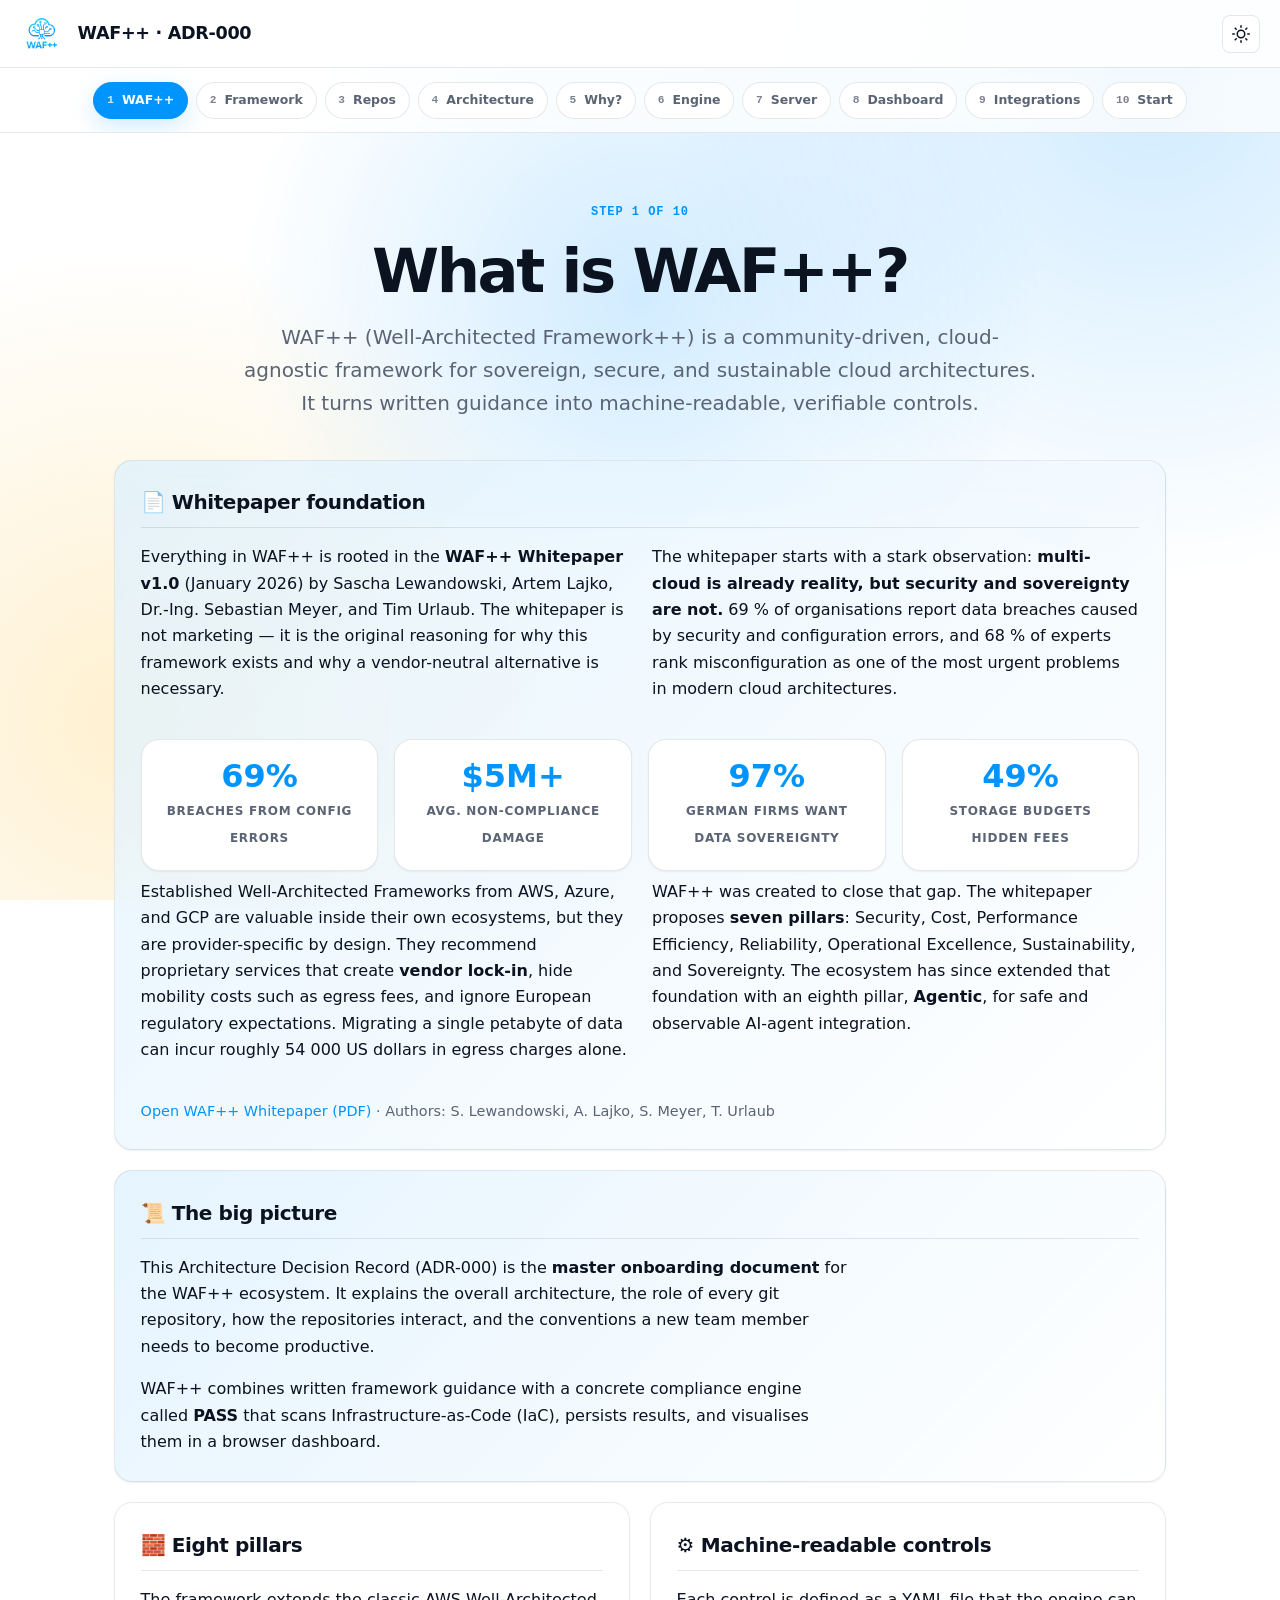
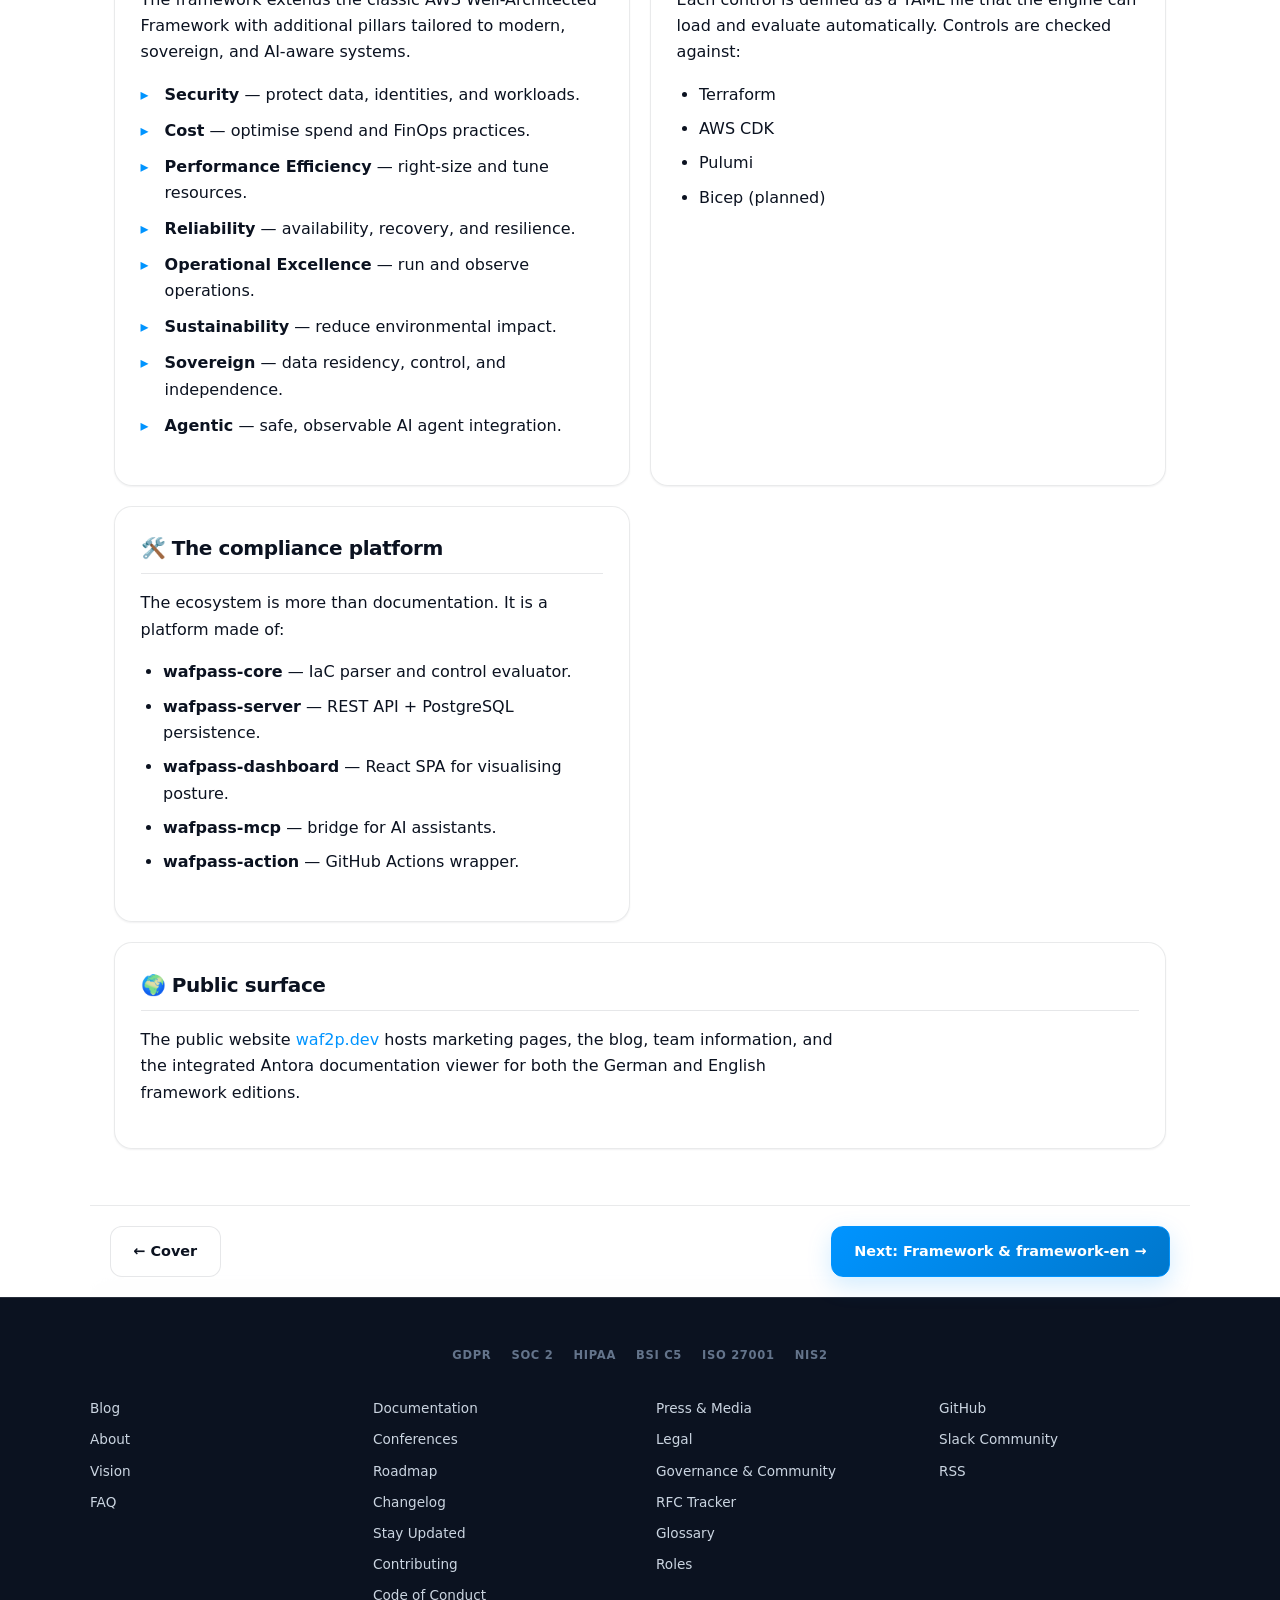
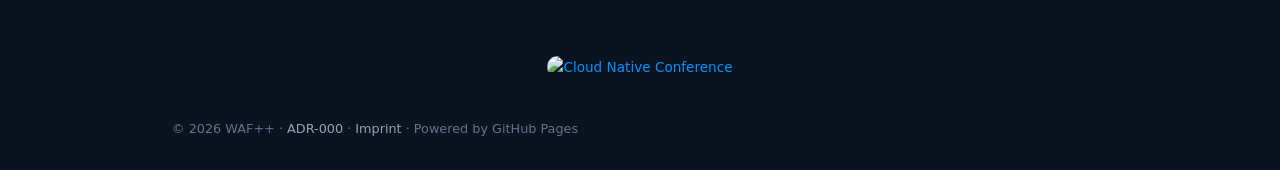
==== commit 0edc1429: "update meta Signed-off-by: Sascha Lewandowski <s.lewandowski@it-lew.de>" ====
--- a/step-01.html
+++ b/step-01.html
@@ -3,7 +3,23 @@
 <head>
   <meta charset="utf-8">
   <meta name="viewport" content="width=device-width, initial-scale=1">
-  <title>WAF++ - ADR-000</title>
+  <title>WAF++ · ADR-000 · What is WAF++?</title>
+  <meta name="description" content="Introduction to WAF++: the community-driven, cloud-agnostic Well-Architected Framework with sovereignty, sustainability, and AI-aware pillars.">
+  <meta name="keywords" content="WAF++, ADR-000, Well-Architected Framework, cloud sovereignty, multi-cloud, whitepaper, security">
+  <meta name="author" content="S. Lewandowski, A. Lajko, S. Meyer, T. Urlaub">
+  <meta property="og:type" content="article">
+  <meta property="og:title" content="WAF++ · ADR-000 · What is WAF++?">
+  <meta property="og:description" content="Introduction to WAF++: the community-driven, cloud-agnostic Well-Architected Framework.">
+  <meta property="og:url" content="https://adr-000.waf2p.dev/step-01.html">
+  <meta property="og:site_name" content="WAF++ ADR-000">
+  <meta property="og:image" content="https://adr-000.waf2p.dev/logo.png">
+  <meta property="og:locale" content="en_US">
+  <meta name="twitter:card" content="summary_large_image">
+  <meta name="twitter:title" content="WAF++ · ADR-000 · What is WAF++?">
+  <meta name="twitter:description" content="Introduction to WAF++ and its eight pillars.">
+  <meta name="twitter:image" content="https://adr-000.waf2p.dev/logo.png">
+  <link rel="canonical" href="https://adr-000.waf2p.dev/step-01.html">
+  <link rel="icon" type="image/png" href="logo.png">
   <link rel="stylesheet" href="style.css">
 </head>
 <body class="step-page">
--- a/style.css
+++ b/style.css
@@ -8,6 +8,7 @@
   --accent-warm: #FFCF63;
   --success: #059669;
   --danger: #DA2C38;
+  --header-height: 68px;
 
   --bg: #ffffff;
   --bg-soft: #f7f8fb;
@@ -110,6 +111,7 @@
   align-items: center;
   justify-content: space-between;
   gap: 1rem;
+  height: var(--header-height);
 }
 
 .header-inner {
@@ -360,6 +362,15 @@
   background: transparent;
   border-bottom: none;
   position: absolute;
+  top: env(safe-area-inset-top, 0px);
+  left: 0;
+  right: 0;
+  pointer-events: none;
+  height: auto;
+}
+
+.cover-page .site-header > * {
+  pointer-events: auto;
 }
 
 .cover-page main {
@@ -434,13 +445,15 @@
   align-items: center;
   justify-content: center;
   text-align: center;
-  padding: 7rem 1.25rem 4rem;
+  padding: 8rem 1.25rem 4rem;
   position: relative;
+  padding-top: max(8rem, calc(env(safe-area-inset-top, 0px) + 6rem));
 }
 
 .hero-badge {
   display: inline-flex;
   align-items: center;
+  justify-content: center;
   gap: 0.5rem;
   padding: 0.45rem 0.9rem;
   border-radius: 999px;
@@ -454,6 +467,9 @@
   color: var(--brand-500);
   backdrop-filter: blur(12px);
   margin-bottom: 1.75rem;
+  max-width: 90vw;
+  flex-wrap: wrap;
+  line-height: 1.35;
 }
 
 .hero-badge-dot {
@@ -492,7 +508,7 @@
   flex-direction: column;
   gap: 0.25rem;
   margin-bottom: 1.25rem;
-  font-size: clamp(2.6rem, 7vw, 4.6rem);
+  font-size: clamp(2.1rem, 6vw, 4.6rem);
   font-weight: 800;
   letter-spacing: -0.04em;
   line-height: 1.05;
@@ -514,6 +530,7 @@
   max-width: 56ch;
   margin: 0 auto 2rem;
   text-wrap: balance;
+  padding: 0 0.25rem;
 }
 
 .hero-meta {
@@ -522,6 +539,7 @@
   justify-content: center;
   gap: 0.75rem;
   margin-bottom: 2.25rem;
+  padding: 0 0.5rem;
 }
 
 .meta-chip {
@@ -534,7 +552,17 @@
   border: 1px solid var(--glass-border);
   backdrop-filter: blur(12px);
   text-align: left;
-  min-width: 120px;
+  min-width: min(120px, 40vw);
+  flex: 1 1 auto;
+  max-width: 220px;
+}
+
+@media (max-width: 480px) {
+  .meta-chip {
+    padding: 0.55rem 0.75rem;
+    min-width: auto;
+    flex: 1 1 calc(50% - 0.5rem);
+  }
 }
 
 .meta-chip-label {
@@ -557,6 +585,7 @@
   justify-content: center;
   gap: 1rem;
   margin-bottom: 2.5rem;
+  padding: 0 0.5rem;
 }
 
 .cta-button,
@@ -572,6 +601,12 @@
   text-decoration: none;
   transition: all 0.2s ease;
   border: 1px solid transparent;
+  max-width: 90vw;
+}
+
+@media (max-width: 480px) {
+  .cta-button,
+  .ghost-button { width: 100%; }
 }
 
 .cta-button {
@@ -602,6 +637,11 @@
   justify-content: center;
   gap: 2.5rem;
   margin-bottom: 2.5rem;
+  padding: 0 0.5rem;
+}
+
+@media (max-width: 480px) {
+  .hero-stats { gap: 1.5rem; }
 }
 
 .hero-stat {
@@ -914,12 +954,20 @@
 }
 
 @media (max-width: 560px) {
-  .hero { padding-top: 6rem; }
-  .hero-logo-wrap { width: 110px; height: 110px; }
+  .hero {
+    padding-top: max(6.5rem, calc(env(safe-area-inset-top, 0px) + 5rem));
+    padding-left: 1rem;
+    padding-right: 1rem;
+  }
+  .hero-logo-wrap { width: 110px; height: 110px; margin-bottom: 1.5rem; }
+  .hero-badge { font-size: 0.65rem; padding: 0.4rem 0.75rem; }
+  .hero-title { font-size: clamp(1.9rem, 10vw, 2.6rem); }
+  .hero-subtitle { font-size: 1rem; }
   .hero-actions { flex-direction: column; align-items: stretch; }
-  .cta-button, .ghost-button { width: 100%; }
-  .hero-stats { gap: 1.5rem; }
-  .hero-stat-num { font-size: 2rem; }
+  .cta-button, .ghost-button { width: 100%; padding: 0.85rem 1.25rem; font-size: 0.9rem; }
+  .hero-stats { gap: 1.25rem; }
+  .hero-stat-num { font-size: 1.8rem; }
+  .hero-stat-label { font-size: 0.65rem; }
 }
 
 /* Tables */
@@ -1250,6 +1298,9 @@
 }
 
 .progress-stepper {
+  position: sticky;
+  top: calc(env(safe-area-inset-top, 0px) + var(--header-height));
+  z-index: 90;
   background: var(--glass-bg);
   border-bottom: 1px solid var(--glass-border);
   padding: 0.85rem 1.25rem;
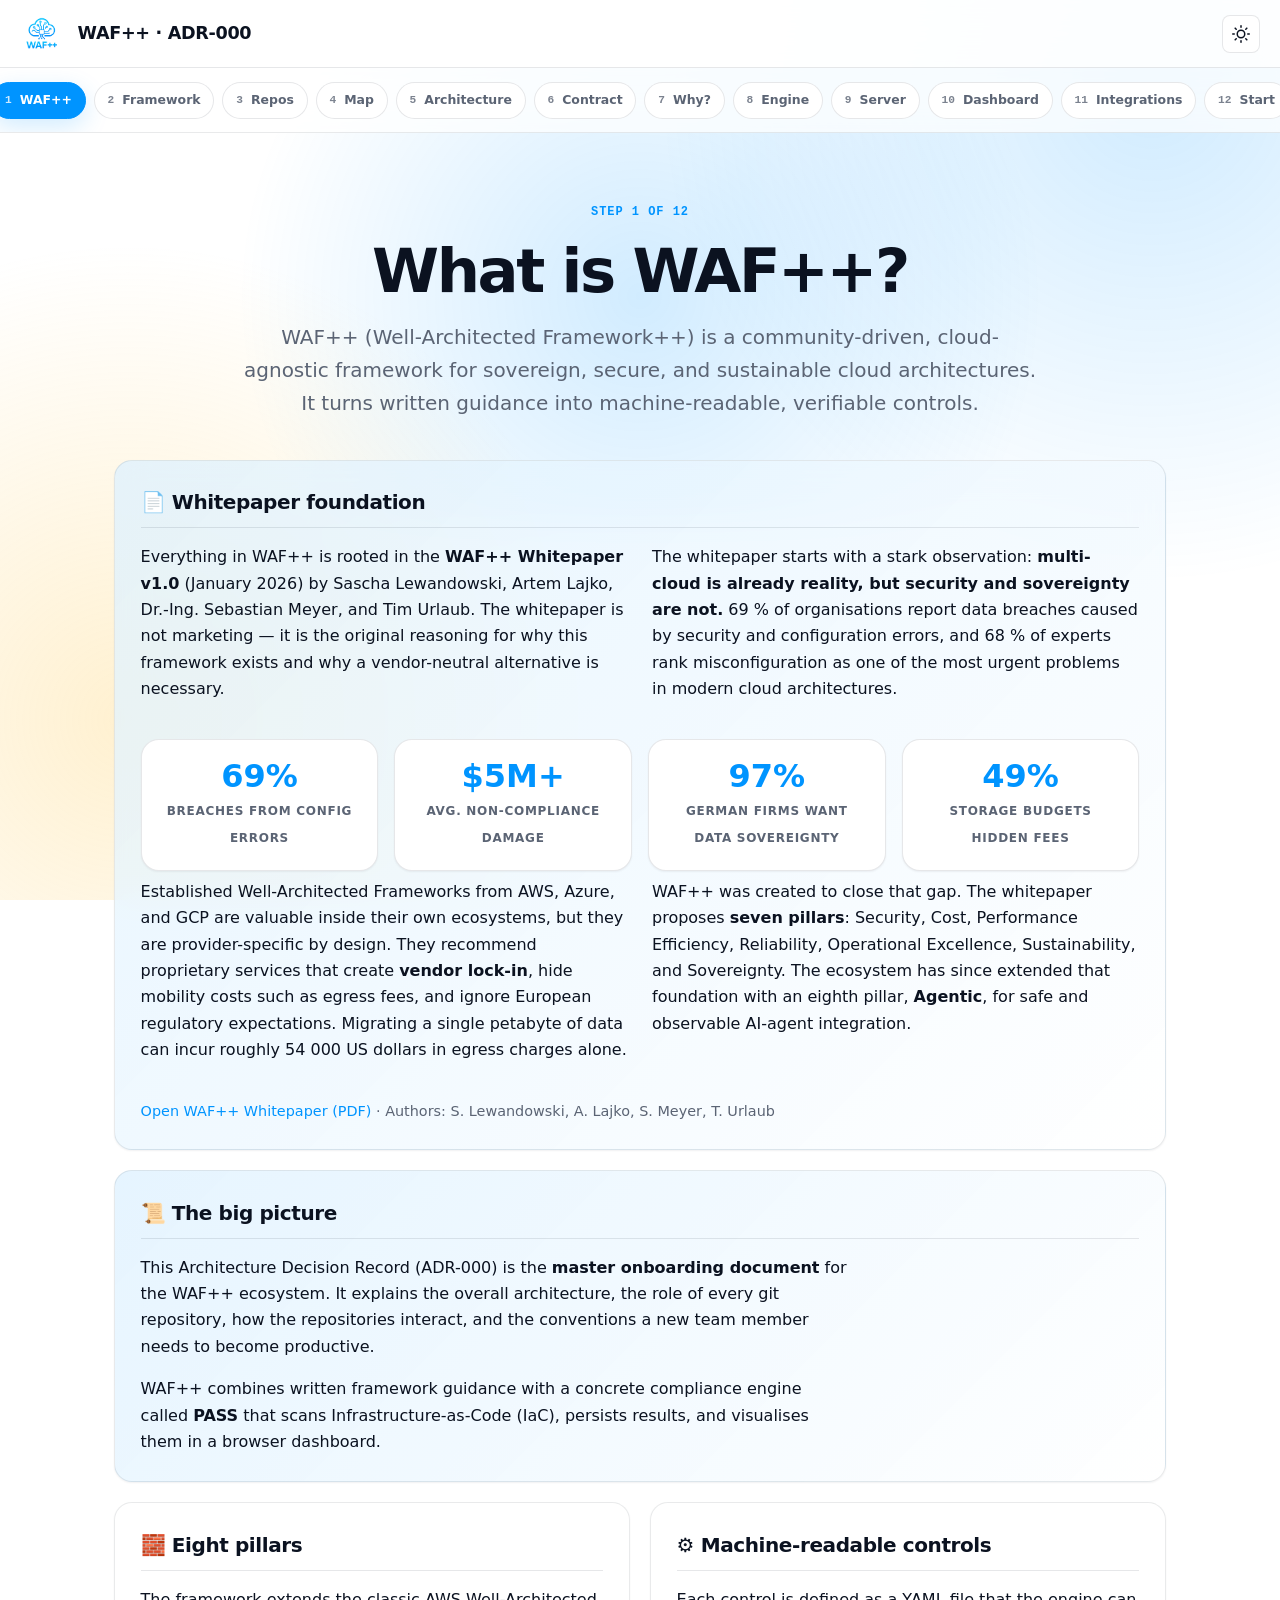
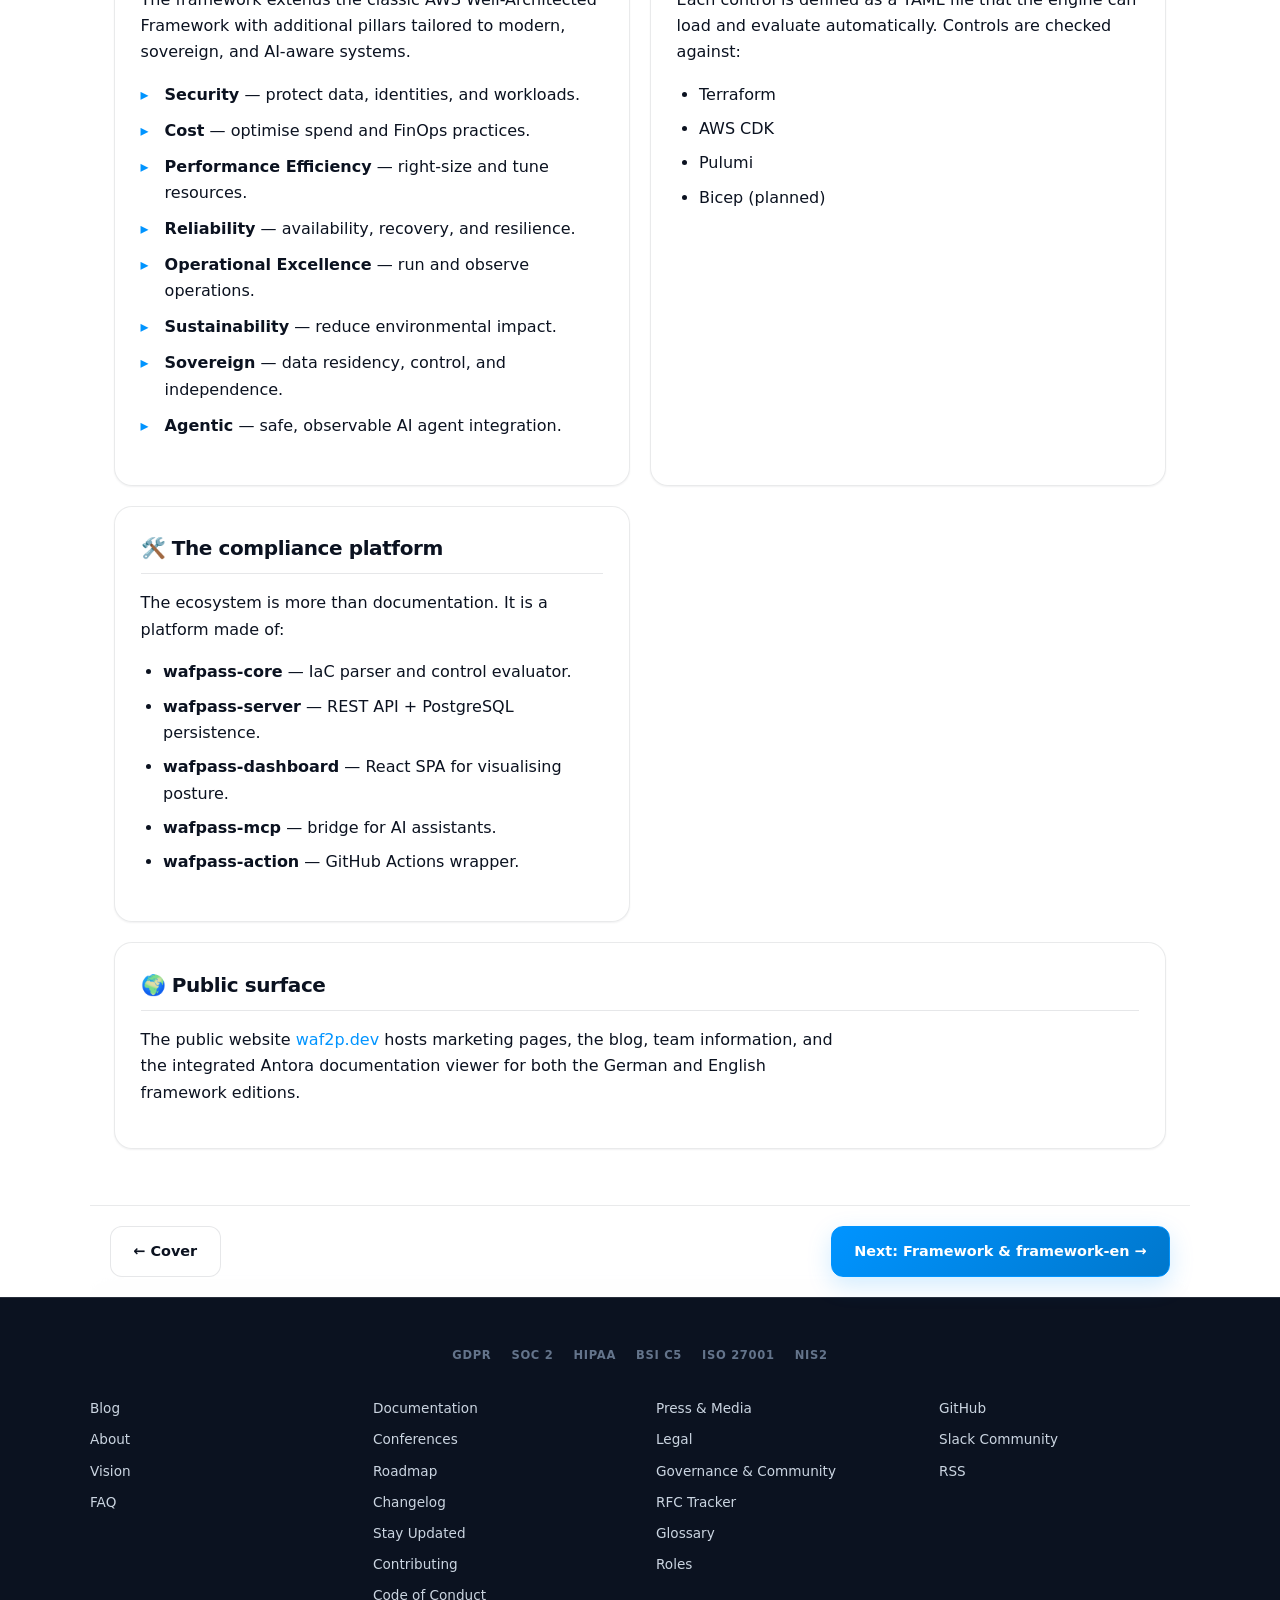
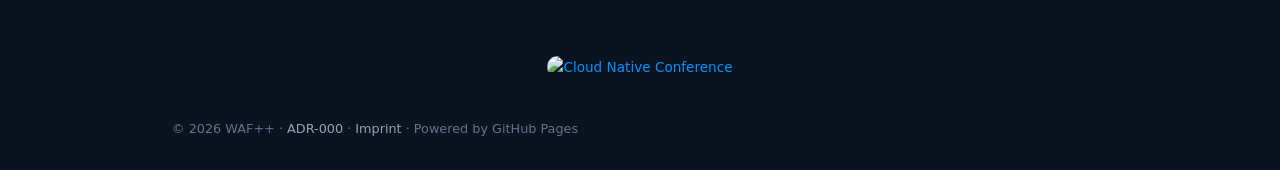
==== commit 1769a28d: "update changes from last "meeting" Signed-off-by: Sascha Lewandowski <s.lewandowski@it-lew.de>" ====
--- a/step-01.html
+++ b/step-01.html
@@ -37,21 +37,23 @@
   </header>
 
   <main class="journey-main">
-            <nav class="progress-stepper" aria-label="Onboarding steps">
+    <nav class="progress-stepper" aria-label="Onboarding steps">
       <a class="step active" href="step-01.html"><span class="step-num">1</span><span class="step-label">WAF++</span></a>
-      <a class="step" href="step-02.html"><span class="step-num">2</span><span class="step-label">Framework</span></a>
-      <a class="step" href="step-03.html"><span class="step-num">3</span><span class="step-label">Repos</span></a>
-      <a class="step" href="step-04.html"><span class="step-num">4</span><span class="step-label">Architecture</span></a>
-      <a class="step" href="step-05.html"><span class="step-num">5</span><span class="step-label">Why?</span></a>
-      <a class="step" href="step-06.html"><span class="step-num">6</span><span class="step-label">Engine</span></a>
-      <a class="step" href="step-07.html"><span class="step-num">7</span><span class="step-label">Server</span></a>
-      <a class="step" href="step-08.html"><span class="step-num">8</span><span class="step-label">Dashboard</span></a>
-      <a class="step" href="step-09.html"><span class="step-num">9</span><span class="step-label">Integrations</span></a>
-      <a class="step" href="step-10.html"><span class="step-num">10</span><span class="step-label">Start</span></a>
+      <a class="step " href="step-02.html"><span class="step-num">2</span><span class="step-label">Framework</span></a>
+      <a class="step " href="step-03.html"><span class="step-num">3</span><span class="step-label">Repos</span></a>
+      <a class="step " href="step-04.html"><span class="step-num">4</span><span class="step-label">Map</span></a>
+      <a class="step " href="step-05.html"><span class="step-num">5</span><span class="step-label">Architecture</span></a>
+      <a class="step " href="step-06.html"><span class="step-num">6</span><span class="step-label">Contract</span></a>
+      <a class="step " href="step-07.html"><span class="step-num">7</span><span class="step-label">Why?</span></a>
+      <a class="step " href="step-08.html"><span class="step-num">8</span><span class="step-label">Engine</span></a>
+      <a class="step " href="step-09.html"><span class="step-num">9</span><span class="step-label">Server</span></a>
+      <a class="step " href="step-10.html"><span class="step-num">10</span><span class="step-label">Dashboard</span></a>
+      <a class="step " href="step-11.html"><span class="step-num">11</span><span class="step-label">Integrations</span></a>
+      <a class="step " href="step-12.html"><span class="step-num">12</span><span class="step-label">Start</span></a>
     </nav>
 
     <section class="step-hero">
-      <p class="step-kicker">Step 1 of 10</p>
+      <p class="step-kicker">Step 1 of 12</p>
       <h1>What is WAF++?</h1>
       <p class="step-lead">
         WAF++ (Well-Architected Framework++) is a community-driven, cloud-agnostic framework for sovereign, secure, and sustainable cloud architectures. It turns written guidance into machine-readable, verifiable controls.
@@ -160,7 +162,6 @@
         </p>
       </section>
     </article>
-
     <nav class="step-nav" aria-label="Previous and next steps">
       <a class="btn btn-secondary" href="index.html">← Cover</a>
       <a class="btn btn-primary" href="step-02.html">Next: Framework &amp; framework-en →</a>
--- a/style.css
+++ b/style.css
@@ -1978,10 +1978,290 @@
   .step-nav .btn { justify-content: center; }
 }
 
+/* Repo deep-link card */
+.repo-link {
+  display: inline-flex;
+  align-items: center;
+  gap: 0.5rem;
+  padding: 0.55rem 0.95rem;
+  border-radius: var(--radius-md);
+  background: var(--surface);
+  border: 1px solid var(--border);
+  font-family: var(--font-mono);
+  font-size: 0.78rem;
+  font-weight: 600;
+  color: var(--brand-500);
+  text-decoration: none;
+  transition: all 0.2s ease;
+}
+
+.repo-link:hover {
+  background: var(--bg-soft);
+  border-color: var(--brand-400);
+  color: var(--brand-600);
+}
+
+.repo-link svg {
+  width: 16px;
+  height: 16px;
+  flex-shrink: 0;
+}
+
+.repo-card {
+  display: flex;
+  align-items: center;
+  justify-content: space-between;
+  gap: 1rem;
+  padding: 1rem 1.25rem;
+  border-radius: var(--radius-md);
+  background: var(--bg-soft);
+  border: 1px solid var(--border);
+  margin: 1rem 0 1.5rem;
+}
+
+.repo-card p {
+  margin: 0;
+  font-size: 0.95rem;
+  color: var(--text-strong);
+}
+
+.repo-card span {
+  color: var(--muted);
+  font-size: 0.85rem;
+}
+
+/* Ecosystem dependency map */
+.ecosystem-map {
+  background: var(--surface);
+  border: 1px solid var(--border);
+  border-radius: var(--radius-xl);
+  padding: 1.5rem;
+  margin: 1rem 0 1.5rem;
+  overflow-x: auto;
+}
+
+.ecosystem-map svg {
+  display: block;
+  width: 100%;
+  min-width: 640px;
+  height: auto;
+}
+
+.map-node {
+  fill: var(--surface);
+  stroke-width: 2;
+  rx: 10;
+  transition: filter 0.2s ease;
+}
+
+.map-node.docs { fill: color-mix(in srgb, var(--brand-400) 12%, var(--surface)); stroke: var(--brand-400); }
+.map-node.core { fill: color-mix(in srgb, var(--brand-500) 14%, var(--surface)); stroke: var(--brand-500); }
+.map-node.server { fill: color-mix(in srgb, var(--accent-warm) 18%, var(--surface)); stroke: var(--accent-warm); }
+.map-node.tool { fill: color-mix(in srgb, #8b5cf6 12%, var(--surface)); stroke: #8b5cf6; }
+.map-node.public { fill: color-mix(in srgb, #10b981 12%, var(--surface)); stroke: #10b981; }
+.map-node.export { fill: color-mix(in srgb, #f43f5e 12%, var(--surface)); stroke: #f43f5e; }
+.map-node.contract {
+  fill: color-mix(in srgb, var(--brand-500) 20%, var(--surface));
+  stroke: var(--brand-500);
+  stroke-width: 2.5;
+  stroke-dasharray: 8 4;
+}
+
+.ecosystem-map svg .map-node:hover {
+  filter: drop-shadow(0 4px 10px color-mix(in srgb, var(--brand-500) 28%, transparent));
+}
+
+.map-node-label {
+  font-family: var(--font-mono);
+  font-size: 11px;
+  font-weight: 700;
+  fill: var(--text-strong);
+  text-anchor: middle;
+  dominant-baseline: middle;
+  pointer-events: none;
+}
+
+.map-node-label.long-label {
+  font-size: 9.5px;
+}
+
+.map-connector {
+  fill: none;
+  stroke: var(--border);
+  stroke-width: 2;
+  stroke-linecap: round;
+}
+
+.map-connector.result {
+  stroke: var(--brand-500);
+  color: var(--brand-500);
+  stroke-dasharray: 6 4;
+}
+
+.map-connector.docs-flow {
+  stroke: var(--brand-400);
+  color: var(--brand-400);
+}
+
+.map-connector.server-flow {
+  stroke: var(--accent-warm);
+  color: var(--accent-warm);
+}
+
+.map-legend {
+  display: flex;
+  flex-wrap: wrap;
+  gap: 1rem;
+  justify-content: center;
+  margin-top: 1rem;
+  font-size: 0.8rem;
+  color: var(--muted);
+}
+
+.map-legend-item {
+  display: inline-flex;
+  align-items: center;
+  gap: 0.4rem;
+}
+
+.map-legend-dot {
+  width: 10px;
+  height: 10px;
+  border-radius: 50%;
+  border: 1.5px solid currentColor;
+}
+
+.map-legend-line {
+  width: 18px;
+  height: 3px;
+  border-radius: 2px;
+  background: currentColor;
+}
+
+/* wafpass-result.json contract diagram */
+.contract-diagram {
+  display: grid;
+  grid-template-columns: repeat(auto-fit, minmax(140px, 1fr));
+  gap: 1rem;
+  margin: 1rem 0 1.5rem;
+}
+
+.contract-node {
+  background: var(--bg-soft);
+  border: 1px solid var(--border);
+  border-radius: var(--radius-md);
+  padding: 1rem;
+  text-align: center;
+}
+
+.contract-node .contract-icon {
+  font-size: 1.5rem;
+  line-height: 1;
+  margin-bottom: 0.5rem;
+}
+
+.contract-node h4 {
+  margin: 0 0 0.25rem;
+  font-size: 0.9rem;
+}
+
+.contract-node p {
+  margin: 0;
+  font-size: 0.78rem;
+  color: var(--muted);
+}
+
+.json-callout {
+  position: relative;
+  background: var(--surface-2);
+  border-left: 3px solid var(--brand-500);
+  border-radius: 0 var(--radius-md) var(--radius-md) 0;
+  padding: 1rem 1.25rem;
+  margin: 1rem 0 1.5rem;
+  font-size: 0.9rem;
+}
+
+.json-callout code {
+  background: var(--surface);
+}
+
+/* Inline annotations inside JSON examples */
+.json-comment {
+  color: var(--muted);
+  font-style: italic;
+}
+
+.json-annotation {
+  display: block;
+  font-size: 0.78rem;
+  color: var(--muted);
+  margin: 0.15rem 0 0.6rem 1.25rem;
+  line-height: 1.45;
+  max-width: 65ch;
+}
+
+.json-key-note {
+  background: color-mix(in srgb, var(--brand-500) 12%, transparent);
+  border-radius: 4px;
+  padding: 0 0.25em;
+}
+
+.json-section-title {
+  display: block;
+  font-size: 0.72rem;
+  font-weight: 700;
+  text-transform: uppercase;
+  letter-spacing: 0.06em;
+  color: var(--brand-500);
+  margin: 1.25rem 0 0.5rem;
+}
+
+pre.json-annotated {
+  position: relative;
+  padding-bottom: 0;
+}
+
+pre.json-annotated code {
+  display: block;
+}
+
+.json-annotation-grid {
+  display: grid;
+  gap: 0.75rem;
+  margin-top: 0.75rem;
+}
+
+@media (min-width: 720px) {
+  .json-annotation-grid {
+    grid-template-columns: repeat(2, 1fr);
+  }
+}
+
+.json-annotation-card {
+  background: var(--surface);
+  border: 1px solid var(--border);
+  border-radius: var(--radius-md);
+  padding: 1rem;
+}
+
+.json-annotation-card h4 {
+  margin: 0 0 0.35rem;
+  font-size: 0.85rem;
+  color: var(--text-strong);
+}
+
+.json-annotation-card p {
+  margin: 0;
+  font-size: 0.82rem;
+  color: var(--muted);
+  max-width: none;
+}
+
 /* Print */
 @media print {
   .site-header, .progress-track, .progress-stepper, .journey-nav, .step-nav, .theme-toggle, .ambient-bg, .scroll-hint, .step-page::before, .step-hero::before { display: none; }
   body { background: #fff; color: #000; }
   .page-section, .step-hero, .content-grid { padding: 1rem 0; }
   .hero { min-height: auto; }
-}
+  .ecosystem-map svg { min-width: 100%; }
+}
